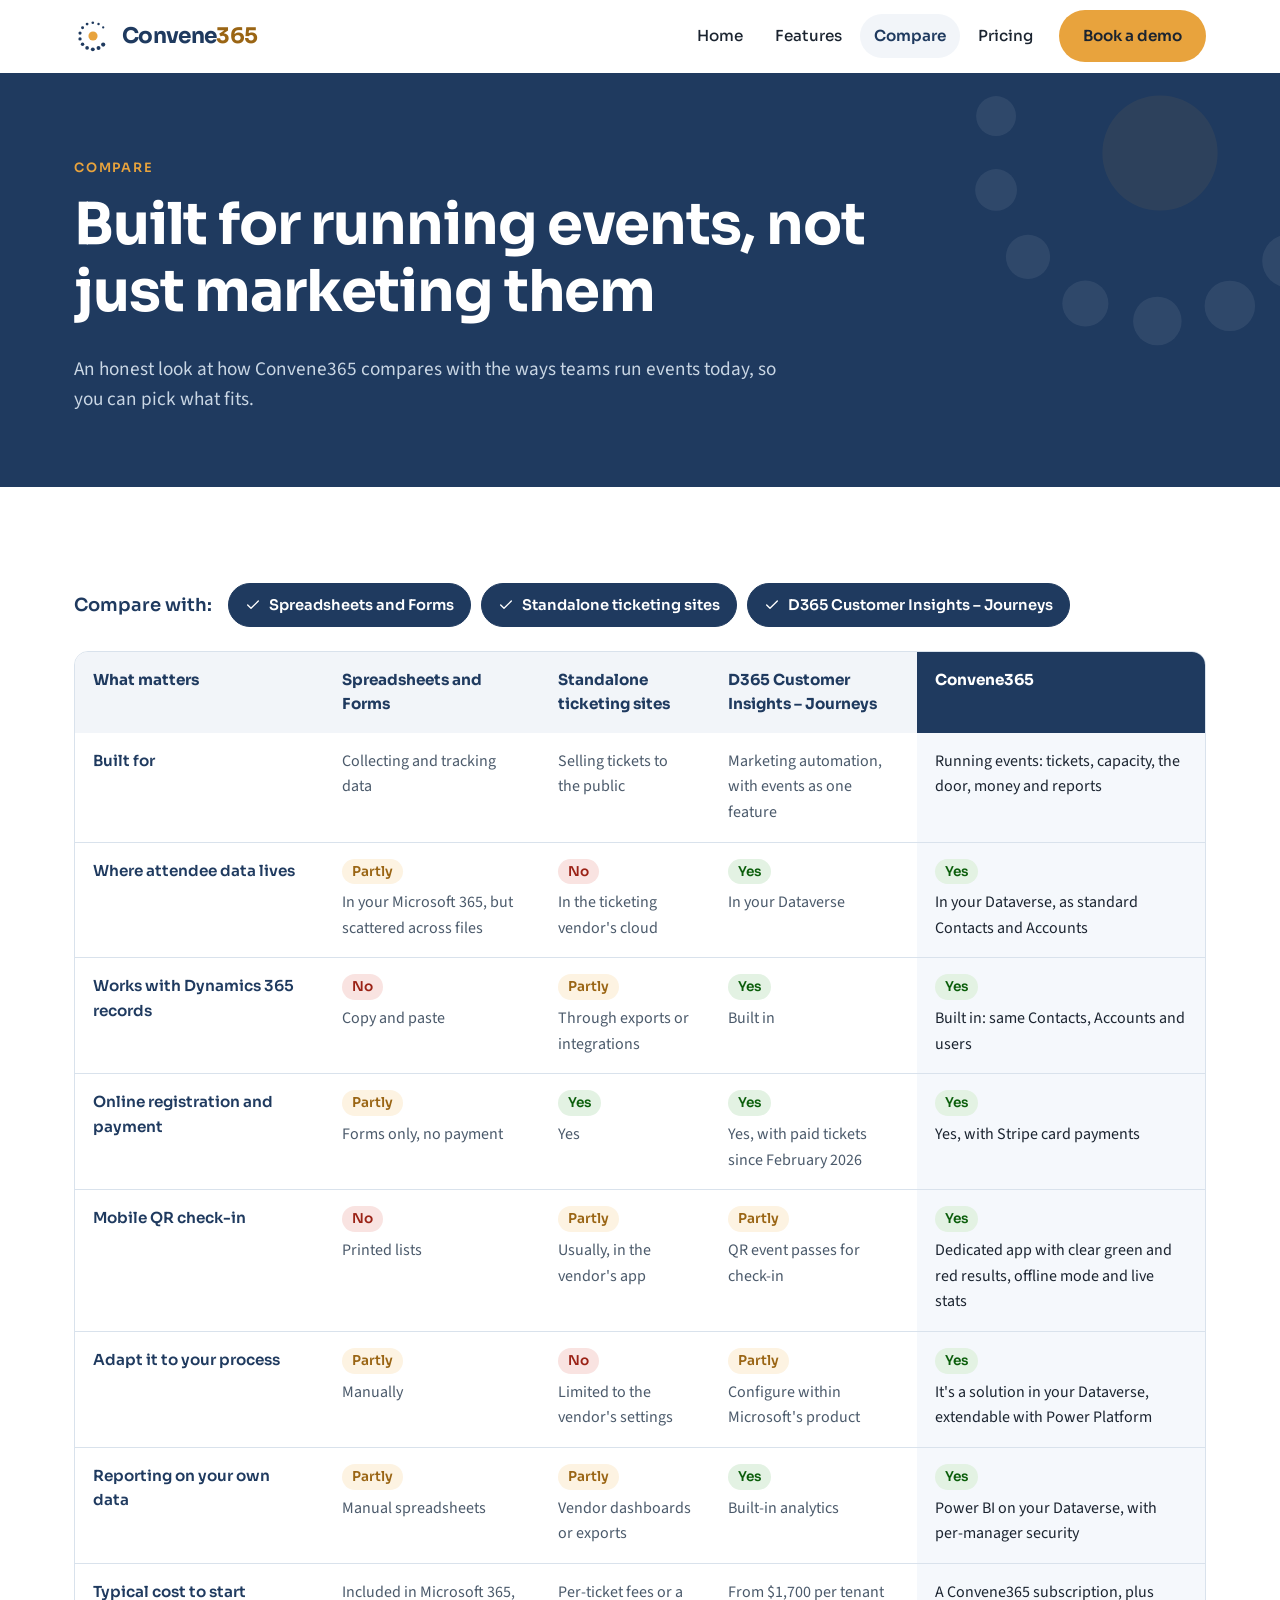
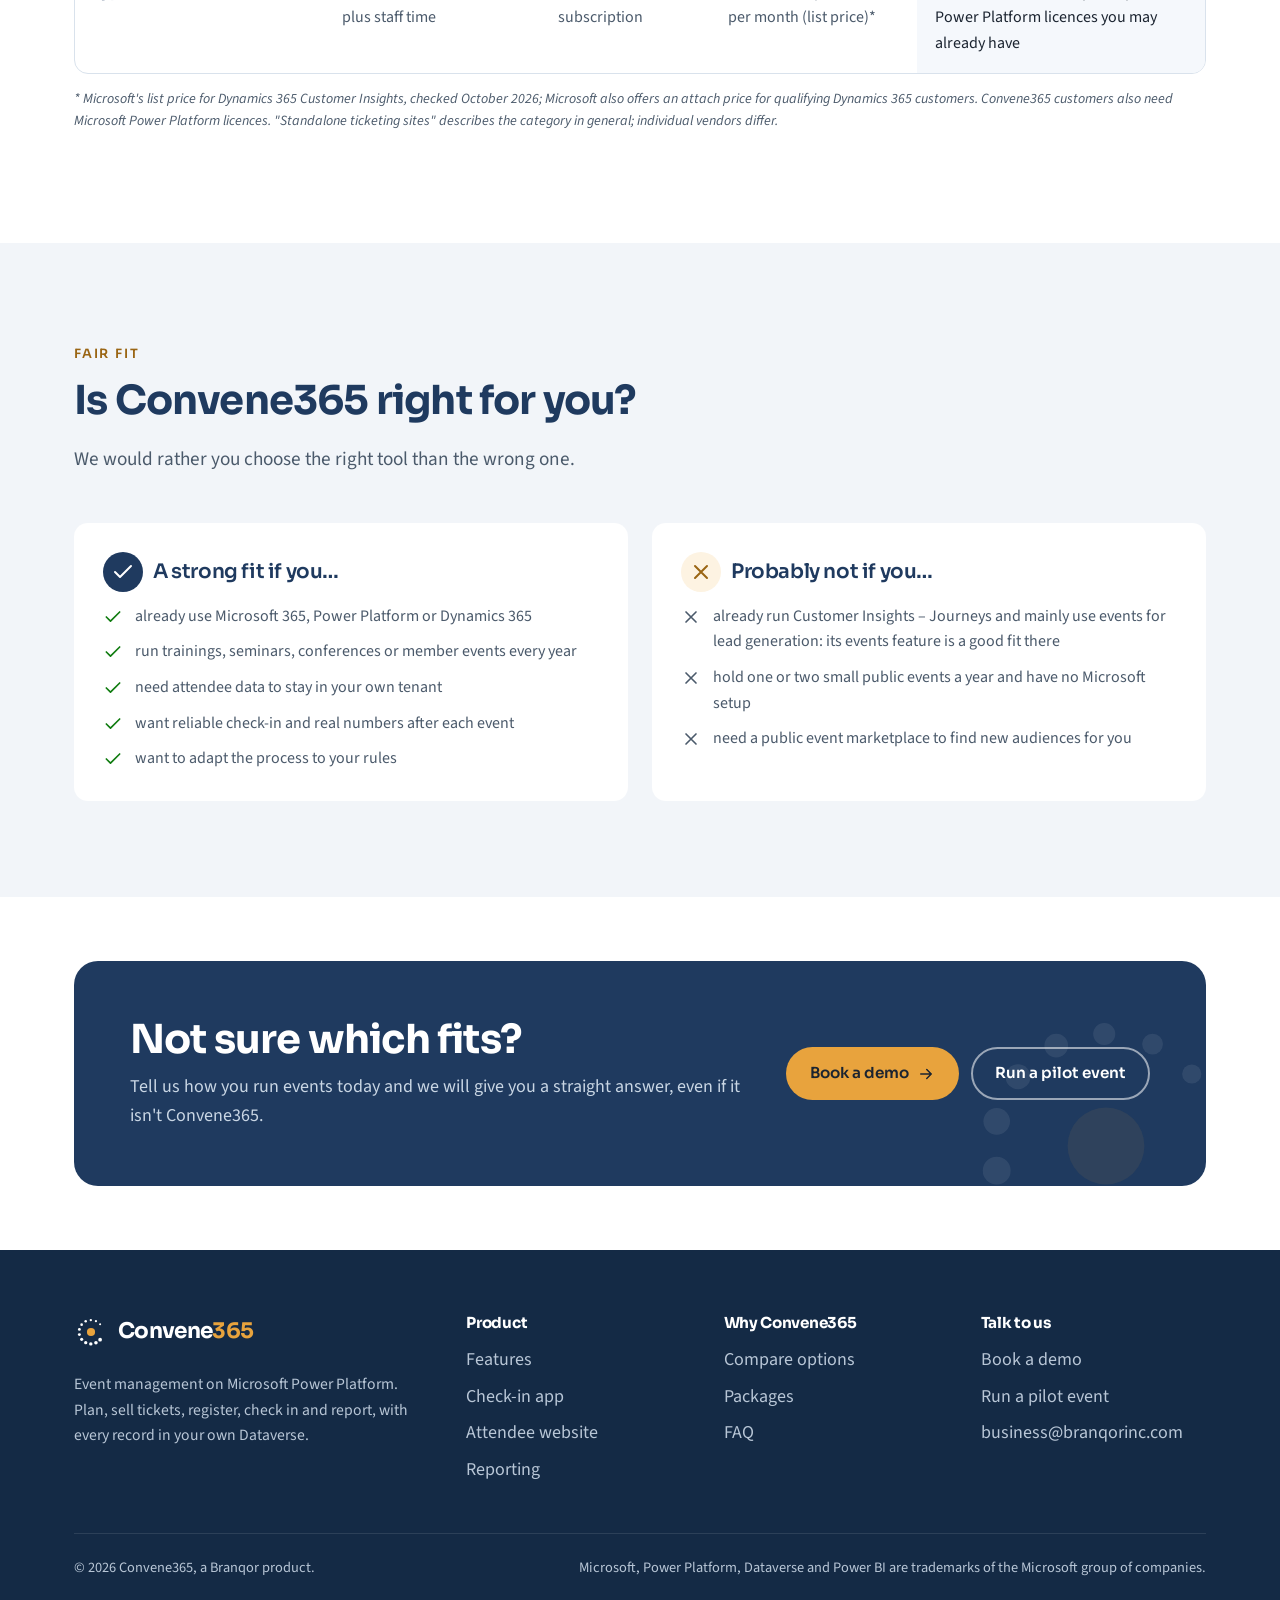
==== compare.html @ 9d681a19 "Website created" ====
<!doctype html>
<html lang="en" class="no-js">
<head>
  <meta charset="utf-8">
  <meta name="viewport" content="width=device-width, initial-scale=1">
  <title>Compare | Convene365</title>
  <meta name="description" content="How Convene365 compares with spreadsheets, standalone ticketing sites and Dynamics 365 Customer Insights – Journeys.">
  <meta name="theme-color" content="#1F3A5F">
  <meta property="og:title" content="Compare | Convene365">
  <meta property="og:description" content="How Convene365 compares with spreadsheets, standalone ticketing sites and Dynamics 365 Customer Insights – Journeys.">
  <meta property="og:type" content="website">
  <meta property="og:image" content="assets/img/screens/portal-home.webp">
  <link rel="icon" href="assets/img/favicon.svg" type="image/svg+xml">
  <link rel="preconnect" href="https://fonts.googleapis.com">
  <link rel="preconnect" href="https://fonts.gstatic.com" crossorigin>
  <link href="https://fonts.googleapis.com/css2?family=Sora:wght@500;600;700&amp;family=Source+Sans+3:ital,wght@0,400;0,600;1,400&amp;display=swap" rel="stylesheet">
  <link rel="stylesheet" href="assets/css/styles.css">
</head>
<body>
  <a class="skip-link" href="#main">Skip to content</a>

  <header class="site-header">
    <div class="container header-inner">
      <a class="brand" href="index.html" aria-label="Convene365 home">
        <img src="assets/img/logo-mark.svg" alt="" width="38" height="38">
        <span class="wordmark">Convene<span>365</span></span>
      </a>
      <button class="nav-toggle" type="button" aria-expanded="false" aria-controls="site-nav" aria-label="Open menu"><svg viewBox="0 0 24 24" fill="none" stroke="currentColor" stroke-width="2" stroke-linecap="round" stroke-linejoin="round" aria-hidden="true" focusable="false"><path d="M4 7h16M4 12h16M4 17h16"/></svg></button>
      <nav class="nav" id="site-nav" aria-label="Main">
        <a href="index.html">Home</a>
        <a href="features.html">Features</a>
        <a href="compare.html" aria-current="page">Compare</a>
        <a href="pricing.html">Pricing</a>
        <a class="btn btn-primary" href="contact.html?topic=demo">Book a demo</a>
      </nav>
    </div>
  </header>

  <main id="main">
    <section class="page-hero">
      <div class="container">
        <span class="eyebrow">Compare</span>
        <h1>Built for running events, not just marketing them</h1>
        <p class="lead">An honest look at how Convene365 compares with the ways teams run events today, so you can pick what fits.</p>
      </div>
    </section>

    <section class="section">
      <div class="container">
        <div class="compare-controls" role="group" aria-label="Choose what to compare with Convene365">
          <span class="label">Compare with:</span>
          <button class="chip" type="button" data-compare-toggle="sheets" aria-pressed="true"><svg viewBox="0 0 24 24" fill="none" stroke="currentColor" stroke-width="2" stroke-linecap="round" stroke-linejoin="round" aria-hidden="true" focusable="false"><path d="M20 6 9 17l-5-5"/></svg>Spreadsheets and Forms</button><button class="chip" type="button" data-compare-toggle="saas" aria-pressed="true"><svg viewBox="0 0 24 24" fill="none" stroke="currentColor" stroke-width="2" stroke-linecap="round" stroke-linejoin="round" aria-hidden="true" focusable="false"><path d="M20 6 9 17l-5-5"/></svg>Standalone ticketing sites</button><button class="chip" type="button" data-compare-toggle="cij" aria-pressed="true"><svg viewBox="0 0 24 24" fill="none" stroke="currentColor" stroke-width="2" stroke-linecap="round" stroke-linejoin="round" aria-hidden="true" focusable="false"><path d="M20 6 9 17l-5-5"/></svg>D365 Customer Insights – Journeys</button>
        </div>
        <p id="compare-status" class="visually-hidden" aria-live="polite"></p>
        <div class="table-wrap reveal">
          <table class="compare-table">
            <caption class="visually-hidden">Convene365 compared with spreadsheets, standalone ticketing sites and Dynamics 365 Customer Insights – Journeys</caption>
            <thead><tr><th scope="col">What matters</th><th scope="col" data-col="sheets">Spreadsheets and Forms</th><th scope="col" data-col="saas">Standalone ticketing sites</th><th scope="col" data-col="cij">D365 Customer Insights – Journeys</th><th scope="col" class="col-us">Convene365</th></tr></thead>
            <tbody>
              <tr><th scope="row">Built for</th><td data-col="sheets">Collecting and tracking data</td><td data-col="saas">Selling tickets to the public</td><td data-col="cij">Marketing automation, with events as one feature</td><td class="col-us">Running events: tickets, capacity, the door, money and reports</td></tr>
              <tr><th scope="row">Where attendee data lives</th><td data-col="sheets"><span class="verdict v-part">Partly</span><br>In your Microsoft 365, but scattered across files</td><td data-col="saas"><span class="verdict v-no">No</span><br>In the ticketing vendor's cloud</td><td data-col="cij"><span class="verdict v-yes">Yes</span><br>In your Dataverse</td><td class="col-us"><span class="verdict v-yes">Yes</span><br>In your Dataverse, as standard Contacts and Accounts</td></tr>
              <tr><th scope="row">Works with Dynamics 365 records</th><td data-col="sheets"><span class="verdict v-no">No</span><br>Copy and paste</td><td data-col="saas"><span class="verdict v-part">Partly</span><br>Through exports or integrations</td><td data-col="cij"><span class="verdict v-yes">Yes</span><br>Built in</td><td class="col-us"><span class="verdict v-yes">Yes</span><br>Built in: same Contacts, Accounts and users</td></tr>
              <tr><th scope="row">Online registration and payment</th><td data-col="sheets"><span class="verdict v-part">Partly</span><br>Forms only, no payment</td><td data-col="saas"><span class="verdict v-yes">Yes</span><br>Yes</td><td data-col="cij"><span class="verdict v-yes">Yes</span><br>Yes, with paid tickets since February 2026</td><td class="col-us"><span class="verdict v-yes">Yes</span><br>Yes, with Stripe card payments</td></tr>
              <tr><th scope="row">Mobile QR check-in</th><td data-col="sheets"><span class="verdict v-no">No</span><br>Printed lists</td><td data-col="saas"><span class="verdict v-part">Partly</span><br>Usually, in the vendor's app</td><td data-col="cij"><span class="verdict v-part">Partly</span><br>QR event passes for check-in</td><td class="col-us"><span class="verdict v-yes">Yes</span><br>Dedicated app with clear green and red results, offline mode and live stats</td></tr>
              <tr><th scope="row">Adapt it to your process</th><td data-col="sheets"><span class="verdict v-part">Partly</span><br>Manually</td><td data-col="saas"><span class="verdict v-no">No</span><br>Limited to the vendor's settings</td><td data-col="cij"><span class="verdict v-part">Partly</span><br>Configure within Microsoft's product</td><td class="col-us"><span class="verdict v-yes">Yes</span><br>It's a solution in your Dataverse, extendable with Power Platform</td></tr>
              <tr><th scope="row">Reporting on your own data</th><td data-col="sheets"><span class="verdict v-part">Partly</span><br>Manual spreadsheets</td><td data-col="saas"><span class="verdict v-part">Partly</span><br>Vendor dashboards or exports</td><td data-col="cij"><span class="verdict v-yes">Yes</span><br>Built-in analytics</td><td class="col-us"><span class="verdict v-yes">Yes</span><br>Power BI on your Dataverse, with per-manager security</td></tr>
              <tr><th scope="row">Typical cost to start</th><td data-col="sheets">Included in Microsoft 365, plus staff time</td><td data-col="saas">Per-ticket fees or a subscription</td><td data-col="cij">From $1,700 per tenant per month (list price)*</td><td class="col-us">A Convene365 subscription, plus Power Platform licences you may already have</td></tr>
            </tbody>
          </table>
        </div>
        <p class="note">* Microsoft's list price for Dynamics 365 Customer Insights, checked October 2026; Microsoft also offers an attach price for qualifying Dynamics 365 customers. Convene365 customers also need Microsoft Power Platform licences. "Standalone ticketing sites" describes the category in general; individual vendors differ.</p>
      </div>
    </section>

    <section class="section section-soft">
      <div class="container">
        <div class="section-head">
          <span class="eyebrow">Fair fit</span>
          <h2>Is Convene365 right for you?</h2>
          <p class="lead">We would rather you choose the right tool than the wrong one.</p>
        </div>
        <div class="fit">
          <div class="card reveal">
            <h3><span class="icon" style="margin:0;width:40px;height:40px"><svg viewBox="0 0 24 24" fill="none" stroke="currentColor" stroke-width="2" stroke-linecap="round" stroke-linejoin="round" aria-hidden="true" focusable="false"><path d="M20 6 9 17l-5-5"/></svg></span>A strong fit if you…</h3>
            <ul class="yes">
              <li><svg viewBox="0 0 24 24" fill="none" stroke="currentColor" stroke-width="2" stroke-linecap="round" stroke-linejoin="round" aria-hidden="true" focusable="false"><path d="M20 6 9 17l-5-5"/></svg><span>already use Microsoft 365, Power Platform or Dynamics 365</span></li>
              <li><svg viewBox="0 0 24 24" fill="none" stroke="currentColor" stroke-width="2" stroke-linecap="round" stroke-linejoin="round" aria-hidden="true" focusable="false"><path d="M20 6 9 17l-5-5"/></svg><span>run trainings, seminars, conferences or member events every year</span></li>
              <li><svg viewBox="0 0 24 24" fill="none" stroke="currentColor" stroke-width="2" stroke-linecap="round" stroke-linejoin="round" aria-hidden="true" focusable="false"><path d="M20 6 9 17l-5-5"/></svg><span>need attendee data to stay in your own tenant</span></li>
              <li><svg viewBox="0 0 24 24" fill="none" stroke="currentColor" stroke-width="2" stroke-linecap="round" stroke-linejoin="round" aria-hidden="true" focusable="false"><path d="M20 6 9 17l-5-5"/></svg><span>want reliable check-in and real numbers after each event</span></li>
              <li><svg viewBox="0 0 24 24" fill="none" stroke="currentColor" stroke-width="2" stroke-linecap="round" stroke-linejoin="round" aria-hidden="true" focusable="false"><path d="M20 6 9 17l-5-5"/></svg><span>want to adapt the process to your rules</span></li>
            </ul>
          </div>
          <div class="card reveal reveal-delay-1">
            <h3><span class="icon soft" style="margin:0;width:40px;height:40px"><svg viewBox="0 0 24 24" fill="none" stroke="currentColor" stroke-width="2" stroke-linecap="round" stroke-linejoin="round" aria-hidden="true" focusable="false"><path d="M18 6 6 18M6 6l12 12"/></svg></span>Probably not if you…</h3>
            <ul class="no">
              <li><svg viewBox="0 0 24 24" fill="none" stroke="currentColor" stroke-width="2" stroke-linecap="round" stroke-linejoin="round" aria-hidden="true" focusable="false"><path d="M18 6 6 18M6 6l12 12"/></svg><span>already run Customer Insights – Journeys and mainly use events for lead generation: its events feature is a good fit there</span></li>
              <li><svg viewBox="0 0 24 24" fill="none" stroke="currentColor" stroke-width="2" stroke-linecap="round" stroke-linejoin="round" aria-hidden="true" focusable="false"><path d="M18 6 6 18M6 6l12 12"/></svg><span>hold one or two small public events a year and have no Microsoft setup</span></li>
              <li><svg viewBox="0 0 24 24" fill="none" stroke="currentColor" stroke-width="2" stroke-linecap="round" stroke-linejoin="round" aria-hidden="true" focusable="false"><path d="M18 6 6 18M6 6l12 12"/></svg><span>need a public event marketplace to find new audiences for you</span></li>
            </ul>
          </div>
        </div>
      </div>
    </section>

    <section class="section-sm">
      <div class="container">
        <div class="cta-band reveal">
          <div>
            <h2>Not sure which fits?</h2>
            <p>Tell us how you run events today and we will give you a straight answer, even if it isn't Convene365.</p>
          </div>
          <div class="actions">
            <a class="btn btn-primary" href="contact.html?topic=demo">Book a demo <svg viewBox="0 0 24 24" fill="none" stroke="currentColor" stroke-width="2" stroke-linecap="round" stroke-linejoin="round" aria-hidden="true" focusable="false"><path d="M5 12h14M13 6l6 6-6 6"/></svg></a>
            <a class="btn btn-ghost" href="contact.html?topic=pilot">Run a pilot event</a>
          </div>
        </div>
      </div>
    </section>

  </main>

  <footer class="site-footer">
    <div class="container">
      <div class="footer-grid">
        <div>
          <a class="brand" href="index.html" aria-label="Convene365 home">
            <img src="assets/img/logo-mark-reversed.svg" alt="" width="34" height="34">
            <span class="wordmark">Convene<span>365</span></span>
          </a>
          <p>Event management on Microsoft Power Platform. Plan, sell tickets, register, check in and report, with every record in your own Dataverse.</p>
        </div>
        <div>
          <h4>Product</h4>
          <ul>
            <li><a href="features.html">Features</a></li>
            <li><a href="features.html#check-in">Check-in app</a></li>
            <li><a href="features.html#website">Attendee website</a></li>
            <li><a href="features.html#reporting">Reporting</a></li>
          </ul>
        </div>
        <div>
          <h4>Why Convene365</h4>
          <ul>
            <li><a href="compare.html">Compare options</a></li>
            <li><a href="pricing.html">Packages</a></li>
            <li><a href="pricing.html#faq">FAQ</a></li>
          </ul>
        </div>
        <div>
          <h4>Talk to us</h4>
          <ul>
            <li><a href="contact.html?topic=demo">Book a demo</a></li>
            <li><a href="contact.html?topic=pilot">Run a pilot event</a></li>
            <li><a href="contact.html" data-contact-email>Email us</a></li>
          </ul>
        </div>
      </div>
      <div class="footer-bottom">
        <span>&copy; <span data-year>2026</span> Convene365, a <a href="https://branqorinc.com" rel="noopener">Branqor</a> product.</span>
        <span>Microsoft, Power Platform, Dataverse and Power BI are trademarks of the Microsoft group of companies.</span>
      </div>
    </div>
  </footer>

  <script src="assets/js/main.js" defer></script>
</body>
</html>
---- assets/css/styles.css ----
/* Convene365 marketing site
   Brand: navy #1F3A5F, amber #E8A33D. Headings and wordmark in Sora, body in Source Sans 3. */

:root {
  --navy: #1F3A5F;
  --navy-900: #142A45;
  --navy-700: #2B4C75;
  --amber: #E8A33D;
  --amber-700: #9A6514;      /* amber dark enough for text on white */
  --amber-100: #FDF3E2;
  --steel: #2E6F95;
  --ink: #1B2430;
  --muted: #4B5A6B;
  --line: #D9E2EC;
  --soft: #F2F5F9;
  --white: #FFFFFF;
  --green: #107C10;
  --red: #C42B1C;

  --font-head: "Sora", "Segoe UI", system-ui, sans-serif;
  --font-body: "Source Sans 3", "Segoe UI", system-ui, sans-serif;

  --radius: 14px;
  --radius-sm: 8px;
  --shadow: 0 1px 2px rgba(27, 36, 48, .06), 0 8px 24px rgba(27, 36, 48, .08);
  --shadow-lg: 0 2px 4px rgba(27, 36, 48, .06), 0 24px 48px rgba(20, 42, 69, .18);
  --container: 1180px;
  --gutter: 24px;
}

*, *::before, *::after { box-sizing: border-box; }
html { scroll-behavior: smooth; -webkit-text-size-adjust: 100%; }
body {
  margin: 0;
  font-family: var(--font-body);
  font-size: 18px;
  line-height: 1.6;
  color: var(--ink);
  background: var(--white);
  overflow-x: hidden;
}
img { max-width: 100%; height: auto; display: block; }
a { color: var(--steel); }
a:hover { color: var(--navy); }
h1, h2, h3, h4 { font-family: var(--font-head); color: var(--navy); line-height: 1.15; margin: 0 0 .5em; letter-spacing: -0.02em; }
h1 { font-size: clamp(2.2rem, 4.6vw, 3.6rem); font-weight: 700; }
h2 { font-size: clamp(1.75rem, 3.2vw, 2.5rem); font-weight: 700; }
h3 { font-size: 1.25rem; font-weight: 600; }
p { margin: 0 0 1em; }
ul { margin: 0; padding: 0; }
:focus-visible { outline: 3px solid var(--amber); outline-offset: 3px; border-radius: 4px; }

.container { width: 100%; max-width: var(--container); margin: 0 auto; padding: 0 var(--gutter); }
.skip-link { position: absolute; left: -999px; top: 8px; background: var(--amber); color: var(--ink); padding: 8px 14px; border-radius: 6px; z-index: 100; font-weight: 600; }
.skip-link:focus { left: 12px; }
.visually-hidden { position: absolute !important; width: 1px; height: 1px; overflow: hidden; clip: rect(0 0 0 0); white-space: nowrap; }

/* ---------- buttons ---------- */
.btn {
  display: inline-flex; align-items: center; justify-content: center; gap: 8px;
  min-height: 48px; padding: 12px 22px; border-radius: 999px;
  font-family: var(--font-head); font-weight: 600; font-size: .95rem;
  text-decoration: none; border: 2px solid transparent; cursor: pointer;
  transition: transform .15s ease, background-color .15s ease, color .15s ease, border-color .15s ease;
}
.btn:hover { transform: translateY(-1px); }
.btn-primary { background: var(--amber); color: var(--ink); }
.btn-primary:hover { background: #F0B45A; color: var(--ink); }
.btn-dark { background: var(--navy); color: var(--white); }
.btn-dark:hover { background: var(--navy-700); color: var(--white); }
.btn-ghost { border-color: rgba(255,255,255,.55); color: var(--white); }
.btn-ghost:hover { border-color: var(--white); color: var(--white); background: rgba(255,255,255,.08); }
.btn-outline { border-color: var(--navy); color: var(--navy); }
.btn-outline:hover { background: var(--navy); color: var(--white); }
.btn svg { width: 18px; height: 18px; }

/* ---------- header ---------- */
.site-header {
  position: sticky; top: 0; z-index: 50;
  background: rgba(255,255,255,.92); backdrop-filter: saturate(160%) blur(10px);
  border-bottom: 1px solid transparent; transition: border-color .2s ease, box-shadow .2s ease;
}
.site-header.is-scrolled { border-bottom-color: var(--line); box-shadow: 0 4px 16px rgba(27,36,48,.06); }
.header-inner { display: flex; align-items: center; justify-content: space-between; gap: 16px; min-height: 72px; }
.brand { display: inline-flex; align-items: center; gap: 10px; text-decoration: none; }
.brand img { width: 38px; height: 38px; }
.wordmark { font-family: var(--font-head); font-weight: 700; font-size: 1.35rem; color: var(--navy); letter-spacing: -0.03em; }
.wordmark span { color: var(--amber-700); }
.on-dark .wordmark, .site-footer .wordmark { color: var(--white); }
.on-dark .wordmark span, .site-footer .wordmark span { color: var(--amber); }

.nav { display: flex; align-items: center; gap: 4px; }
.nav a:not(.btn) {
  font-family: var(--font-head); font-size: .95rem; font-weight: 500; color: var(--ink);
  text-decoration: none; padding: 10px 14px; border-radius: 999px;
}
.nav a:not(.btn):hover { background: var(--soft); color: var(--navy); }
.nav a:not(.btn)[aria-current="page"] { color: var(--navy); background: var(--soft); font-weight: 600; }
.nav .btn { margin-left: 8px; }
.nav-toggle {
  display: none; width: 48px; height: 48px; border-radius: 12px; border: 1px solid var(--line);
  background: var(--white); align-items: center; justify-content: center; cursor: pointer; color: var(--navy);
}
.nav-toggle svg { width: 24px; height: 24px; }

@media (max-width: 900px) {
  .nav-toggle { display: inline-flex; }
  .nav {
    position: absolute; top: 72px; left: 0; right: 0; flex-direction: column; align-items: stretch; gap: 2px;
    background: var(--white); padding: 12px var(--gutter) 20px; border-bottom: 1px solid var(--line);
    box-shadow: 0 16px 24px rgba(27,36,48,.08); display: none;
  }
  .nav.is-open { display: flex; }
  .nav a:not(.btn) { padding: 12px 14px; }
  .nav .btn { margin: 8px 0 0; }
}

/* ---------- sections ---------- */
.section { padding: 96px 0; }
.section-sm { padding: 64px 0; }
.section-soft { background: var(--soft); }
.section-dark { background: var(--navy); color: #E4EBF3; }
.section-dark h2, .section-dark h3 { color: var(--white); }
.eyebrow {
  display: inline-block; font-family: var(--font-head); font-size: .8rem; font-weight: 600;
  letter-spacing: .14em; text-transform: uppercase; color: var(--amber-700); margin-bottom: 14px;
}
.section-dark .eyebrow, .hero .eyebrow, .page-hero .eyebrow { color: var(--amber); }
.section-head { max-width: 720px; margin-bottom: 48px; }
.section-head.center { margin-left: auto; margin-right: auto; text-align: center; }
.lead { font-size: 1.2rem; color: var(--muted); }
.section-dark .lead { color: #C9D6E4; }

/* ---------- hero ---------- */
.hero {
  position: relative; overflow: hidden; background: var(--navy); color: #DCE5F0;
  padding: 88px 0 72px;
}
.hero::before {
  content: ""; position: absolute; right: -180px; top: -140px; width: 620px; height: 620px;
  background: url("../img/logo-mark-reversed.svg") center / contain no-repeat; opacity: .07; pointer-events: none;
}
.hero-grid { display: grid; grid-template-columns: minmax(0, 1.05fr) minmax(0, 1fr); gap: 56px; align-items: center; }
.hero h1 { color: var(--white); }
.hero h1 em { font-style: normal; color: var(--amber); }
.hero .lead { color: #C9D6E4; max-width: 560px; }
.hero-actions { display: flex; flex-wrap: wrap; gap: 12px; margin: 28px 0 24px; }
.hero-visual { position: relative; padding-bottom: 72px; }
.hero-visual .frame-browser { transform: perspective(1600px) rotateY(-6deg) rotateX(2deg); transform-origin: left center; }
.hero-visual .frame-phone { position: absolute; right: -8px; bottom: 24px; width: 34%; max-width: 210px; }
.hero-band { position: relative; background: var(--navy-900); padding: 22px 0; margin-top: 8px; }
.hero-band ul { list-style: none; display: flex; flex-wrap: wrap; justify-content: space-between; gap: 12px 28px; }
.hero-band li { font-family: var(--font-head); font-size: .9rem; color: #C9D6E4; display: flex; align-items: center; gap: 10px; }
.hero-band strong { color: var(--white); font-weight: 600; }

@media (max-width: 960px) {
  .hero-grid { grid-template-columns: 1fr; gap: 40px; }
  .hero { padding-bottom: 24px; }
  .hero-visual .frame-browser { transform: none; }
  .hero-visual .frame-phone { right: 4px; width: 30%; }
}

.page-hero { background: var(--navy); color: #DCE5F0; padding: 80px 0 72px; position: relative; overflow: hidden; }
.page-hero::before {
  content: ""; position: absolute; right: -120px; top: -160px; width: 480px; height: 480px;
  background: url("../img/logo-mark-reversed.svg") center / contain no-repeat; opacity: .07;
}
.page-hero h1 { color: var(--white); max-width: 820px; }
.page-hero .lead { color: #C9D6E4; max-width: 720px; margin: 0; }

/* ---------- device frames ---------- */
.frame-browser {
  border-radius: 12px; overflow: hidden; background: var(--white); box-shadow: var(--shadow-lg);
  border: 1px solid rgba(255,255,255,.12);
}
.frame-browser .bar {
  display: flex; align-items: center; gap: 7px; padding: 10px 14px; background: #E9EEF4; border-bottom: 1px solid var(--line);
}
.frame-browser .bar i { width: 10px; height: 10px; border-radius: 50%; background: #C3CCD7; display: block; }
.frame-browser .bar span {
  margin-left: 10px; flex: 1; max-width: 360px; font-size: .72rem; color: var(--muted); background: var(--white);
  border-radius: 999px; padding: 3px 12px; white-space: nowrap; overflow: hidden; text-overflow: ellipsis; font-family: var(--font-body);
}
.frame-phone {
  border-radius: 34px; background: var(--ink); padding: 10px; box-shadow: var(--shadow-lg);
}
.frame-phone img { border-radius: 26px; width: 100%; }

/* ---------- cards & grids ---------- */
.grid { display: grid; gap: 24px; }
.grid-2 { grid-template-columns: repeat(2, minmax(0, 1fr)); }
.grid-3 { grid-template-columns: repeat(3, minmax(0, 1fr)); }
.grid-4 { grid-template-columns: repeat(4, minmax(0, 1fr)); }
.grid-5 { grid-template-columns: repeat(5, minmax(0, 1fr)); }
@media (max-width: 1080px) { .grid-5 { grid-template-columns: repeat(3, minmax(0, 1fr)); } .grid-4 { grid-template-columns: repeat(2, minmax(0, 1fr)); } }
@media (max-width: 820px) { .grid-3, .grid-5 { grid-template-columns: repeat(2, minmax(0, 1fr)); } }
@media (max-width: 600px) { .grid-2, .grid-3, .grid-4, .grid-5 { grid-template-columns: 1fr; } }

.card {
  background: var(--white); border: 1px solid var(--line); border-radius: var(--radius); padding: 28px;
  transition: transform .2s ease, box-shadow .2s ease;
}
.card:hover { transform: translateY(-3px); box-shadow: var(--shadow); }
.card p { color: var(--muted); margin: 0; font-size: 1rem; }
.section-soft .card { border-color: transparent; }
.card.is-alert .icon { background: var(--red); }

.icon {
  width: 52px; height: 52px; border-radius: 50%; background: var(--navy); color: var(--white);
  display: inline-flex; align-items: center; justify-content: center; margin-bottom: 18px; flex: none;
}
.icon svg { width: 24px; height: 24px; }
.icon.amber { background: var(--amber); color: var(--ink); }
.icon.soft { background: var(--amber-100); color: var(--amber-700); }

/* lifecycle */
.lifecycle { list-style: none; display: grid; grid-template-columns: repeat(5, minmax(0, 1fr)); gap: 16px; counter-reset: step; }
.lifecycle li { position: relative; text-align: center; padding: 0 6px; }
.lifecycle li:not(:last-child)::after {
  content: ""; position: absolute; top: 34px; left: calc(50% + 44px); right: calc(-50% + 44px); height: 2px;
  background: repeating-linear-gradient(90deg, var(--amber) 0 8px, transparent 8px 14px);
}
.lifecycle .icon { width: 68px; height: 68px; }
.lifecycle .icon svg { width: 30px; height: 30px; }
.lifecycle h3 { margin-bottom: 6px; }
.lifecycle p { color: var(--muted); font-size: .98rem; margin: 0; }
.lifecycle li.is-key .icon { background: var(--amber); color: var(--ink); }
@media (max-width: 900px) {
  .lifecycle { grid-template-columns: 1fr; gap: 20px; }
  .lifecycle li { display: grid; grid-template-columns: 68px 1fr; gap: 0 18px; text-align: left; align-items: center; }
  .lifecycle li .icon { grid-row: span 2; margin: 0; }
  .lifecycle li:not(:last-child)::after { display: none; }
}

/* split feature rows */
.split { display: grid; grid-template-columns: minmax(0, 1fr) minmax(0, 1.15fr); gap: 64px; align-items: center; }
.split.reverse > :first-child { order: 2; }
.split + .split { margin-top: 112px; }
@media (max-width: 900px) { .split { grid-template-columns: 1fr; gap: 36px; } .split.reverse > :first-child { order: 0; } .split + .split { margin-top: 80px; } }
.checks { list-style: none; display: grid; gap: 12px; margin-top: 20px; }
.checks li { display: grid; grid-template-columns: 24px 1fr; gap: 12px; align-items: start; }
.checks svg { width: 22px; height: 22px; color: var(--green); margin-top: 3px; }
.section-dark .checks svg { color: var(--amber); }

.phones { display: grid; grid-template-columns: repeat(3, minmax(0, 1fr)); gap: 18px; align-items: end; }
.phones figure { margin: 0; }
.phones figure:nth-child(2) { transform: translateY(-24px); }
.phones figcaption { text-align: center; font-size: .9rem; color: var(--muted); margin-top: 12px; font-family: var(--font-head); }
@media (max-width: 600px) { .phones { grid-template-columns: repeat(3, minmax(0, 1fr)); gap: 10px; } .phones .frame-phone { padding: 6px; border-radius: 22px; } .phones .frame-phone img { border-radius: 17px; } }

/* stat proof */
.proof { display: grid; grid-template-columns: auto auto auto minmax(0, 1fr); gap: 28px; align-items: center; }
.stat-box { border-radius: var(--radius); padding: 28px 34px; text-align: center; min-width: 200px; }
.stat-box .num { font-family: var(--font-head); font-size: 4.5rem; font-weight: 700; line-height: 1; display: block; }
.stat-box .lbl { font-size: 1rem; display: block; margin-top: 10px; max-width: 180px; margin-left: auto; margin-right: auto; }
.stat-in { background: rgba(255,255,255,.08); color: var(--white); }
.stat-out { background: var(--green); color: var(--white); }
.proof-arrow { color: var(--amber); }
.proof-arrow svg { width: 44px; height: 44px; }
@media (max-width: 960px) { .proof { grid-template-columns: 1fr; text-align: center; } .proof-arrow { transform: rotate(90deg); justify-self: center; } .stat-box { justify-self: center; } }

/* KPI tiles */
.kpis { display: grid; grid-template-columns: repeat(3, minmax(0, 1fr)); gap: 16px; }
.kpi { background: var(--white); border-radius: var(--radius); padding: 22px; border: 1px solid var(--line); }
.kpi .num { font-family: var(--font-head); font-size: 2rem; font-weight: 700; color: var(--navy); display: block; line-height: 1.1; }
.kpi .lbl { color: var(--muted); font-size: .95rem; }
.kpi.is-key { background: var(--navy); border-color: var(--navy); }
.kpi.is-key .num { color: var(--amber); }
.kpi.is-key .lbl { color: #C9D6E4; }
.note { font-size: .88rem; color: var(--muted); font-style: italic; margin-top: 14px; }
.section-dark .note { color: #A9B9CB; }
@media (max-width: 600px) { .kpis { grid-template-columns: repeat(2, minmax(0, 1fr)); } }

/* CTA band */
.cta-band { background: var(--navy); border-radius: 24px; padding: 56px; display: grid; grid-template-columns: minmax(0, 1fr) auto; gap: 32px; align-items: center; position: relative; overflow: hidden; }
.cta-band::after { content: ""; position: absolute; right: -60px; bottom: -120px; width: 320px; height: 320px; background: url("../img/logo-mark-reversed.svg") center / contain no-repeat; opacity: .08; }
.cta-band h2 { color: var(--white); margin-bottom: 10px; }
.cta-band p { color: #C9D6E4; margin: 0; max-width: 620px; }
.cta-band .actions { display: flex; flex-wrap: wrap; gap: 12px; position: relative; z-index: 1; }
@media (max-width: 820px) { .cta-band { grid-template-columns: 1fr; padding: 36px 24px; } }

/* ---------- compare ---------- */
.compare-controls { display: flex; flex-wrap: wrap; gap: 10px; align-items: center; margin-bottom: 24px; }
.compare-controls .label { font-family: var(--font-head); font-weight: 600; color: var(--navy); margin-right: 6px; }
.chip {
  display: inline-flex; align-items: center; gap: 8px; min-height: 44px; padding: 8px 16px; border-radius: 999px;
  border: 1.5px solid var(--line); background: var(--white); color: var(--ink); font: 600 .92rem var(--font-head); cursor: pointer;
}
.chip[aria-pressed="true"] { border-color: var(--navy); background: var(--navy); color: var(--white); }
.chip svg { width: 16px; height: 16px; }
.table-wrap { overflow-x: auto; border-radius: var(--radius); border: 1px solid var(--line); background: var(--white); }
.compare-table { width: 100%; border-collapse: collapse; min-width: 720px; font-size: 1rem; }
.compare-table th, .compare-table td { padding: 16px 18px; text-align: left; vertical-align: top; border-bottom: 1px solid var(--line); }
.compare-table thead th { font-family: var(--font-head); font-size: .95rem; color: var(--navy); background: var(--soft); position: sticky; top: 0; }
.compare-table tbody th { font-family: var(--font-head); font-size: .95rem; font-weight: 600; color: var(--navy); width: 22%; }
.compare-table td { color: var(--muted); }
.compare-table .col-us { background: #F5F8FC; color: var(--ink); }
.compare-table thead .col-us { background: var(--navy); color: var(--white); }
.compare-table tr:last-child th, .compare-table tr:last-child td { border-bottom: 0; }
.compare-table [hidden] { display: none; }
.verdict { display: inline-flex; align-items: center; gap: 6px; font-weight: 600; font-size: .85rem; padding: 2px 10px; border-radius: 999px; margin-bottom: 6px; font-family: var(--font-head); }
.v-yes { background: #E3F2E3; color: #0B5E0B; }
.v-part { background: var(--amber-100); color: var(--amber-700); }
.v-no { background: #F9E3E1; color: #9B2216; }

.fit { display: grid; grid-template-columns: repeat(2, minmax(0, 1fr)); gap: 24px; }
.fit .card h3 { display: flex; align-items: center; gap: 10px; }
.fit ul { list-style: none; display: grid; gap: 10px; margin-top: 12px; }
.fit li { display: grid; grid-template-columns: 22px 1fr; gap: 10px; color: var(--muted); font-size: 1rem; }
.fit li svg { width: 20px; height: 20px; margin-top: 3px; }
.fit .yes svg { color: var(--green); }
.fit .no svg { color: var(--muted); }
@media (max-width: 760px) { .fit { grid-template-columns: 1fr; } }

/* ---------- pricing ---------- */
.plans { display: grid; grid-template-columns: repeat(3, minmax(0, 1fr)); gap: 24px; align-items: stretch; }
.plan { border: 1px solid var(--line); border-radius: 20px; padding: 32px; display: flex; flex-direction: column; background: var(--white); }
.plan h3 { font-size: 1.5rem; margin-bottom: 4px; }
.plan .for { color: var(--muted); margin-bottom: 22px; font-size: 1rem; }
.plan ul { list-style: none; display: grid; gap: 10px; margin-bottom: 28px; }
.plan li { display: grid; grid-template-columns: 22px 1fr; gap: 10px; font-size: 1rem; }
.plan li svg { width: 20px; height: 20px; color: var(--green); margin-top: 3px; }
.plan .price { font-family: var(--font-head); font-weight: 700; color: var(--navy); font-size: 1.15rem; margin-top: auto; margin-bottom: 16px; }
.plan.featured { background: var(--navy); border-color: var(--navy); color: #DCE5F0; box-shadow: var(--shadow-lg); position: relative; }
.plan.featured h3, .plan.featured .price { color: var(--white); }
.plan.featured .for { color: #C9D6E4; }
.plan.featured li svg { color: var(--amber); }
.plan .badge { position: absolute; top: -13px; left: 32px; background: var(--amber); color: var(--ink); font: 600 .78rem var(--font-head); padding: 4px 12px; border-radius: 999px; letter-spacing: .04em; }
@media (max-width: 900px) { .plans { grid-template-columns: 1fr; max-width: 520px; margin: 0 auto; } }

.faq { max-width: 820px; margin: 0 auto; display: grid; gap: 12px; }
.faq details { background: var(--white); border-radius: var(--radius); border: 1px solid var(--line); padding: 0 24px; }
.faq summary { cursor: pointer; list-style: none; font-family: var(--font-head); font-weight: 600; color: var(--navy); padding: 20px 32px 20px 0; position: relative; }
.faq summary::-webkit-details-marker { display: none; }
.faq summary::after { content: "+"; position: absolute; right: 0; top: 16px; font-size: 1.5rem; color: var(--amber-700); }
.faq details[open] summary::after { content: "\2212"; }
.faq details p { color: var(--muted); padding-bottom: 20px; margin: 0; }

/* ---------- contact ---------- */
.contact-grid { display: grid; grid-template-columns: minmax(0, 1.2fr) minmax(0, .8fr); gap: 48px; align-items: start; }
@media (max-width: 900px) { .contact-grid { grid-template-columns: 1fr; } }
.form { background: var(--white); border: 1px solid var(--line); border-radius: 20px; padding: 36px; box-shadow: var(--shadow); }
.form-row { display: grid; grid-template-columns: repeat(2, minmax(0, 1fr)); gap: 18px; }
@media (max-width: 600px) { .form-row { grid-template-columns: 1fr; } .form { padding: 24px; } }
.field { display: flex; flex-direction: column; gap: 6px; margin-bottom: 18px; }
.field label { font-family: var(--font-head); font-weight: 600; font-size: .9rem; color: var(--navy); }
.field .opt { font-weight: 400; color: var(--muted); }
.field input, .field select, .field textarea {
  font: inherit; font-size: 1rem; color: var(--ink); border: 1.5px solid var(--line); border-radius: 10px;
  padding: 12px 14px; min-height: 48px; background: var(--white); width: 100%;
}
.field textarea { min-height: 140px; resize: vertical; }
.field input:focus, .field select:focus, .field textarea:focus { border-color: var(--navy); outline: 3px solid rgba(232,163,61,.45); outline-offset: 0; }
.field .error { color: var(--red); font-size: .88rem; min-height: 1.2em; }
.field.has-error input, .field.has-error select, .field.has-error textarea { border-color: var(--red); }
.form .hint { font-size: .9rem; color: var(--muted); margin: 14px 0 0; }
.form-status { margin-top: 16px; padding: 14px 16px; border-radius: 10px; background: #E3F2E3; color: #0B5E0B; font-size: .98rem; }
.form-status[hidden] { display: none; }
.aside-card { background: var(--soft); border-radius: 20px; padding: 32px; }
.aside-card h3 { margin-bottom: 12px; }
.aside-card ol { padding-left: 1.2em; display: grid; gap: 10px; color: var(--muted); margin: 0 0 24px; }
.mail-link { display: inline-flex; align-items: center; gap: 10px; font-family: var(--font-head); font-weight: 600; font-size: 1.05rem; text-decoration: none; color: var(--navy); word-break: break-all; }
.mail-link svg { width: 22px; height: 22px; color: var(--amber-700); flex: none; }
.copy-btn { margin-top: 12px; }

/* ---------- footer ---------- */
.site-footer { background: var(--navy-900); color: #B8C6D6; padding: 64px 0 28px; margin-top: 0; }
.footer-grid { display: grid; grid-template-columns: minmax(0, 1.6fr) repeat(3, minmax(0, 1fr)); gap: 32px; }
@media (max-width: 820px) { .footer-grid { grid-template-columns: repeat(2, minmax(0, 1fr)); } .footer-grid > :first-child { grid-column: 1 / -1; } }
.site-footer h4 { color: var(--white); font-size: .95rem; margin-bottom: 14px; }
.site-footer ul { list-style: none; display: grid; gap: 8px; }
.site-footer a { color: #B8C6D6; text-decoration: none; }
.site-footer a:hover { color: var(--white); text-decoration: underline; }
.site-footer .brand img { width: 34px; height: 34px; }
.site-footer p { font-size: .98rem; margin-top: 14px; max-width: 360px; }
.footer-bottom { border-top: 1px solid rgba(255,255,255,.1); margin-top: 48px; padding-top: 22px; display: flex; flex-wrap: wrap; justify-content: space-between; gap: 12px; font-size: .9rem; }

/* ---------- motion ---------- */
.reveal { opacity: 0; transform: translateY(18px); transition: opacity .6s ease, transform .6s ease; }
.reveal.is-visible { opacity: 1; transform: none; }
.reveal-delay-1 { transition-delay: .08s; } .reveal-delay-2 { transition-delay: .16s; } .reveal-delay-3 { transition-delay: .24s; } .reveal-delay-4 { transition-delay: .32s; }
@media (prefers-reduced-motion: reduce) {
  html { scroll-behavior: auto; }
  .reveal { opacity: 1; transform: none; transition: none; }
  .btn, .card { transition: none; }
  .btn:hover, .card:hover { transform: none; }
}
.no-js .reveal { opacity: 1; transform: none; }

/* ---------- Power BI report gallery (features.html) ---------- */
.report-gallery { margin-top: 8px; }
.tabs { display: flex; flex-wrap: wrap; gap: 8px; margin-bottom: 20px; }
.tab {
  min-height: 44px; padding: 10px 18px; border-radius: 999px; border: 1.5px solid var(--line);
  background: var(--white); color: var(--ink); font: 600 .92rem var(--font-head); cursor: pointer;
  transition: background-color .15s ease, color .15s ease, border-color .15s ease;
}
.tab:hover { border-color: var(--navy); color: var(--navy); }
.tab[aria-selected="true"] { background: var(--navy); border-color: var(--navy); color: var(--white); }
.tab-panel[hidden] { display: none; }
.tab-panel .frame-browser { border-color: var(--line); }
.tab-caption { margin: 16px 0 0; color: var(--muted); font-size: 1rem; max-width: 760px; }
.checks-row { grid-template-columns: repeat(3, minmax(0, 1fr)); margin-top: 36px; }
@media (max-width: 820px) { .checks-row { grid-template-columns: 1fr; } }
@media (max-width: 600px) { .tabs { display: grid; grid-template-columns: repeat(2, minmax(0, 1fr)); } .tab { padding: 10px 12px; font-size: .85rem; } }

/* ---------- pricing: annual billing ---------- */
.plan .price { display: flex; flex-wrap: wrap; align-items: baseline; gap: 4px 8px; font-size: 1.9rem; letter-spacing: -0.02em; }
.plan .price .per { font-size: 1rem; font-weight: 500; color: var(--muted); letter-spacing: 0; }
.plan .price small { flex-basis: 100%; font-family: var(--font-body); font-size: .92rem; font-weight: 400; color: var(--muted); letter-spacing: 0; }
.plan.featured .price .per, .plan.featured .price small { color: #C9D6E4; }
.price-note { text-align: center; margin-top: 28px; }
h3 .from { display: block; font-family: var(--font-body); font-size: .95rem; font-weight: 600; color: var(--amber-700); margin-top: 4px; letter-spacing: 0; }
.billing-steps .card { position: relative; }
.step-num {
  position: absolute; top: 22px; right: 22px; width: 32px; height: 32px; border-radius: 50%;
  background: var(--navy); color: var(--white); font: 700 .9rem var(--font-head);
  display: inline-flex; align-items: center; justify-content: center;
}
.included { margin-top: 40px; background: var(--soft); border-radius: var(--radius); padding: 28px 32px; }
.included h3 { margin-bottom: 0; }
.included .checks-row { margin-top: 16px; }
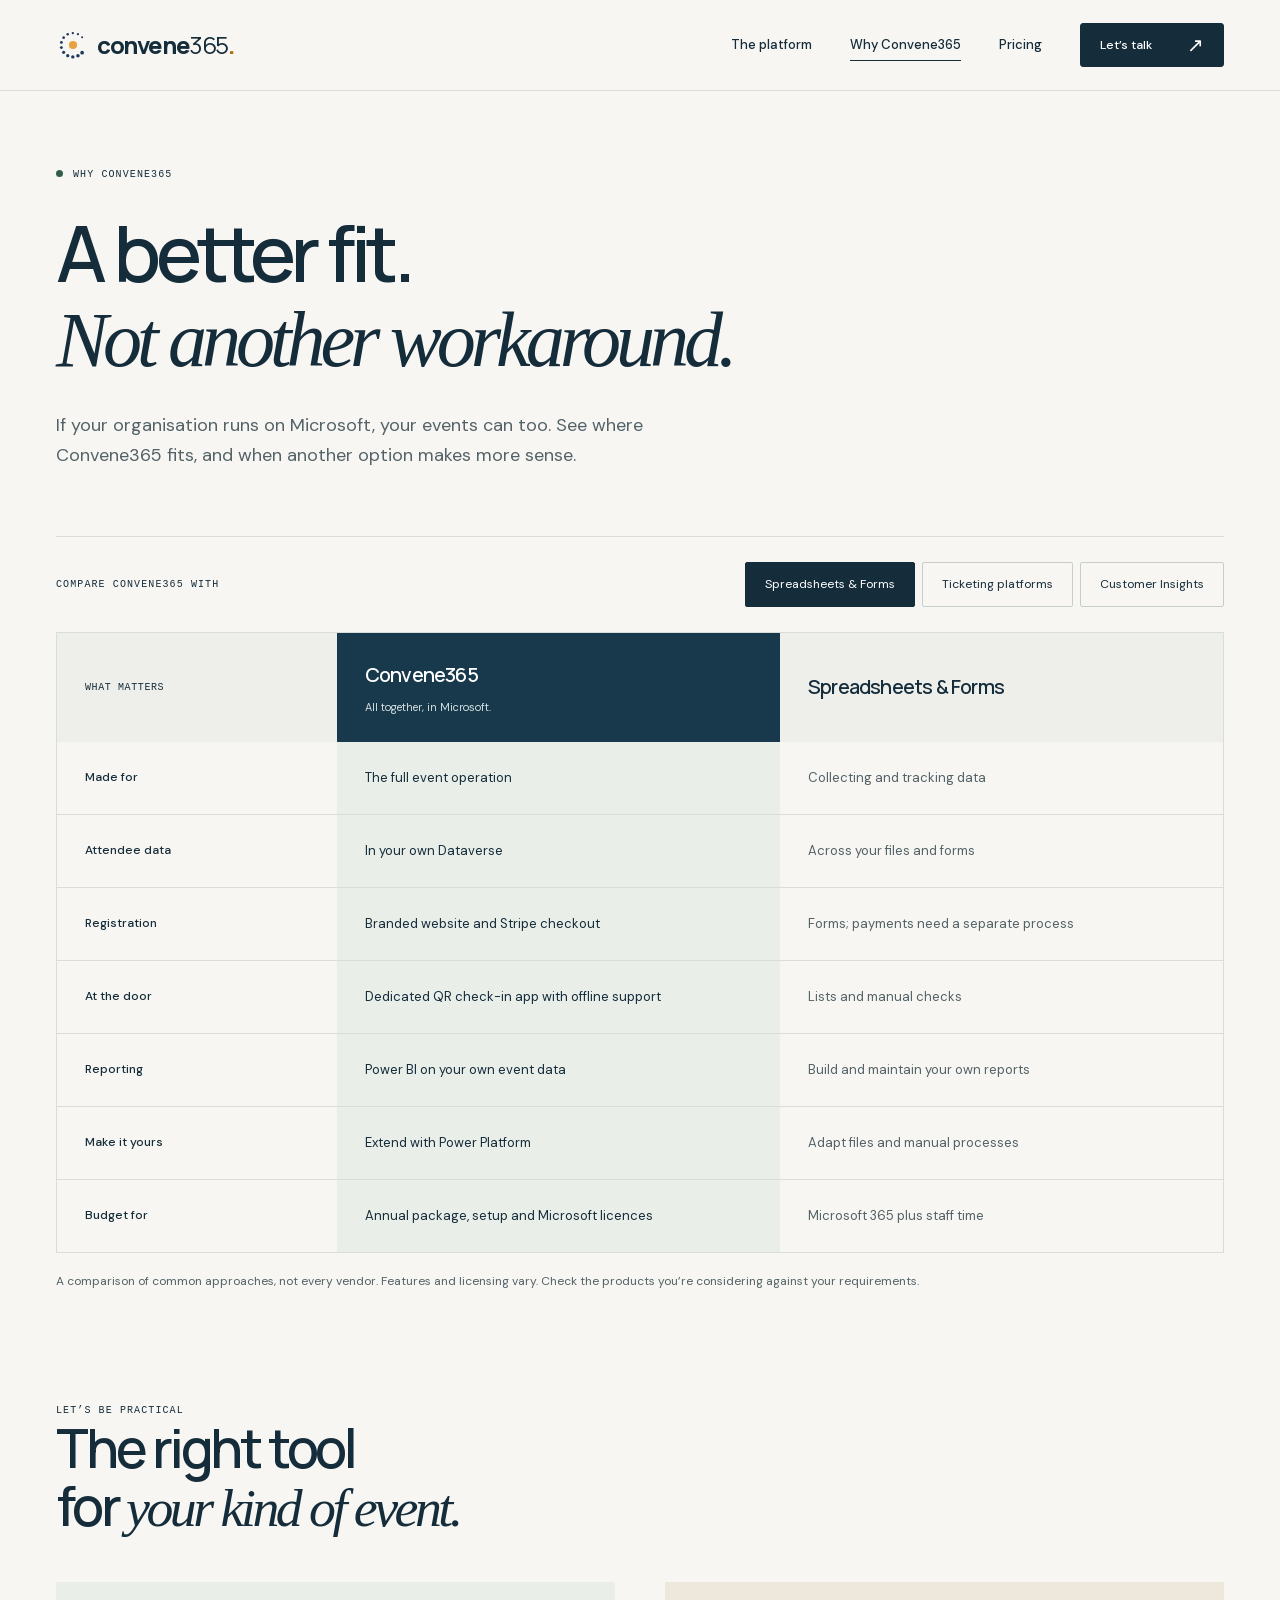
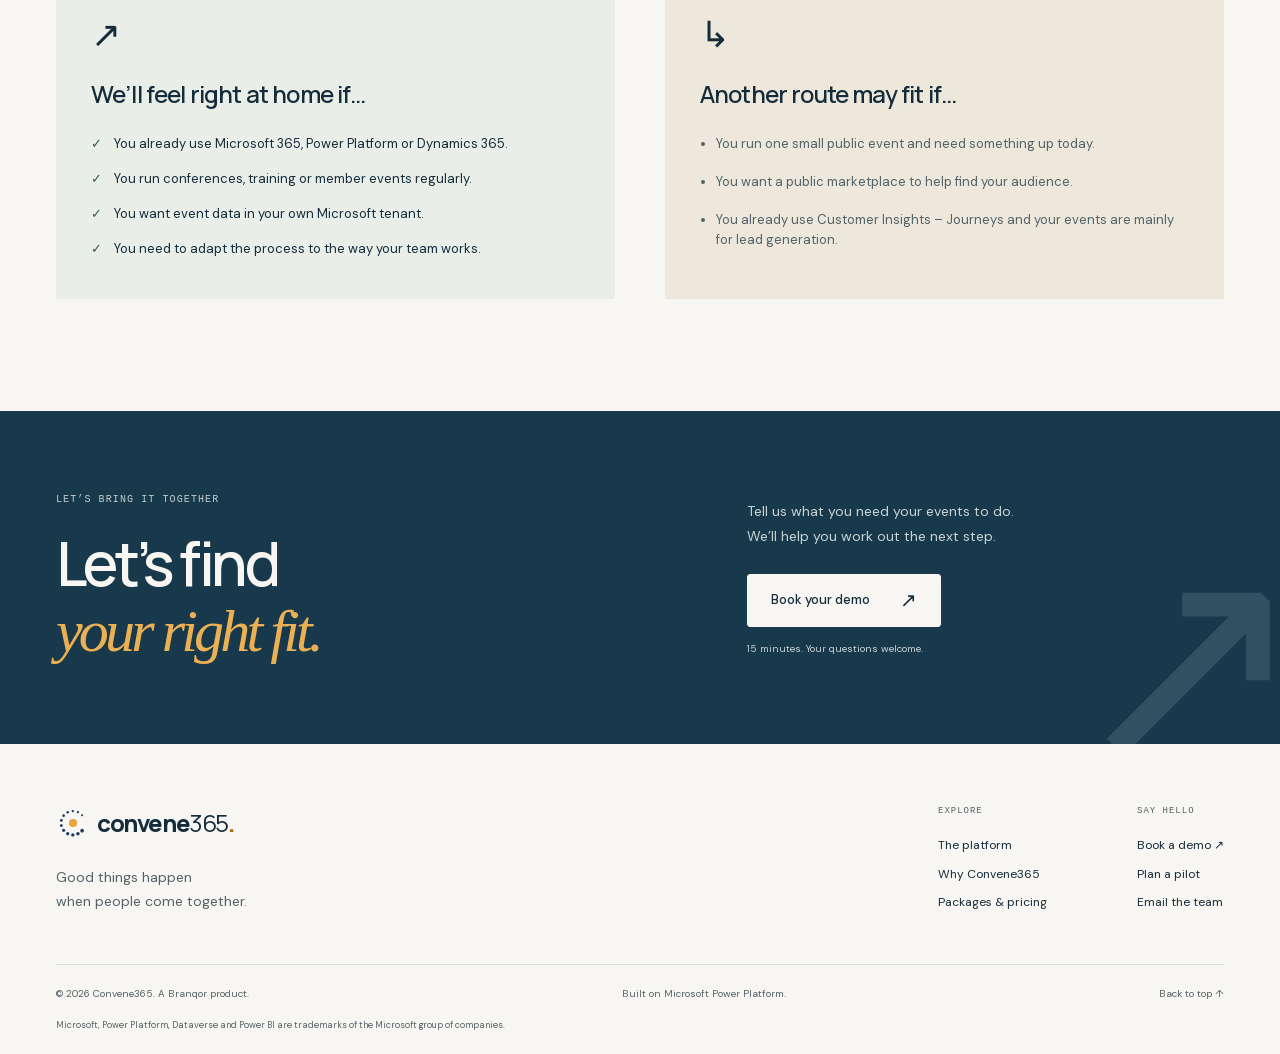
==== commit 970d584a: "Refactor pricing page layout and content for improved clarity and user experience; update package de" ====
--- a/compare.html
+++ b/compare.html
@@ -1,167 +1,296 @@
 <!doctype html>
-<html lang="en" class="no-js">
-<head>
-  <meta charset="utf-8">
-  <meta name="viewport" content="width=device-width, initial-scale=1">
-  <title>Compare | Convene365</title>
-  <meta name="description" content="How Convene365 compares with spreadsheets, standalone ticketing sites and Dynamics 365 Customer Insights – Journeys.">
-  <meta name="theme-color" content="#1F3A5F">
-  <meta property="og:title" content="Compare | Convene365">
-  <meta property="og:description" content="How Convene365 compares with spreadsheets, standalone ticketing sites and Dynamics 365 Customer Insights – Journeys.">
-  <meta property="og:type" content="website">
-  <meta property="og:image" content="assets/img/screens/portal-home.webp">
-  <link rel="icon" href="assets/img/favicon.svg" type="image/svg+xml">
-  <link rel="preconnect" href="https://fonts.googleapis.com">
-  <link rel="preconnect" href="https://fonts.gstatic.com" crossorigin>
-  <link href="https://fonts.googleapis.com/css2?family=Sora:wght@500;600;700&amp;family=Source+Sans+3:ital,wght@0,400;0,600;1,400&amp;display=swap" rel="stylesheet">
-  <link rel="stylesheet" href="assets/css/styles.css">
-</head>
-<body>
-  <a class="skip-link" href="#main">Skip to content</a>
-
-  <header class="site-header">
-    <div class="container header-inner">
-      <a class="brand" href="index.html" aria-label="Convene365 home">
-        <img src="assets/img/logo-mark.svg" alt="" width="38" height="38">
-        <span class="wordmark">Convene<span>365</span></span>
-      </a>
-      <button class="nav-toggle" type="button" aria-expanded="false" aria-controls="site-nav" aria-label="Open menu"><svg viewBox="0 0 24 24" fill="none" stroke="currentColor" stroke-width="2" stroke-linecap="round" stroke-linejoin="round" aria-hidden="true" focusable="false"><path d="M4 7h16M4 12h16M4 17h16"/></svg></button>
-      <nav class="nav" id="site-nav" aria-label="Main">
-        <a href="index.html">Home</a>
-        <a href="features.html">Features</a>
-        <a href="compare.html" aria-current="page">Compare</a>
-        <a href="pricing.html">Pricing</a>
-        <a class="btn btn-primary" href="contact.html?topic=demo">Book a demo</a>
-      </nav>
-    </div>
-  </header>
-
-  <main id="main">
-    <section class="page-hero">
-      <div class="container">
-        <span class="eyebrow">Compare</span>
-        <h1>Built for running events, not just marketing them</h1>
-        <p class="lead">An honest look at how Convene365 compares with the ways teams run events today, so you can pick what fits.</p>
+<html lang="en" class="no-js" id="top">
+  <head>
+    <meta charset="utf-8" />
+    <meta name="viewport" content="width=device-width, initial-scale=1" />
+    <title>Find your right fit | Convene365</title>
+    <meta
+      name="description"
+      content="Compare Convene365 with spreadsheets, ticketing platforms and Dynamics 365 Customer Insights. Find the right approach for your event team."
+    />
+    <meta name="theme-color" content="#f7f6f2" />
+    <meta property="og:title" content="Find your right fit | Convene365" />
+    <meta
+      property="og:description"
+      content="Compare Convene365 with spreadsheets, ticketing platforms and Dynamics 365 Customer Insights. Find the right approach for your event team."
+    />
+    <meta property="og:type" content="website" />
+    <link rel="icon" href="assets/img/favicon.svg" type="image/svg+xml" />
+    <link
+      rel="preload"
+      href="assets/fonts/manrope-latin.woff2"
+      as="font"
+      type="font/woff2"
+      crossorigin
+    />
+    <link rel="stylesheet" href="assets/css/styles.css" />
+    <script src="assets/js/main.js" defer></script>
+  </head>
+  <body>
+    <a class="skip-link" href="#main">Skip to content</a>
+    <header class="site-header">
+      <div class="container header-inner">
+        <a class="brand" href="index.html" aria-label="Convene365 home"
+          ><img
+            src="assets/img/logo-mark.svg"
+            width="36"
+            height="36"
+            alt=""
+          /><span
+            >convene<span class="brand-number">365</span
+            ><span class="brand-dot">.</span></span
+          ></a
+        ><button
+          class="menu-toggle"
+          type="button"
+          aria-expanded="false"
+          aria-controls="site-nav"
+          aria-label="Open menu"
+        >
+          <span></span><span></span>
+        </button>
+        <nav id="site-nav" class="navigation" aria-label="Main navigation">
+          <a href="features.html">The platform</a
+          ><a href="compare.html" aria-current="page">Why Convene365</a
+          ><a href="pricing.html">Pricing</a
+          ><a class="button button-small" href="contact.html?topic=demo"
+            >Let’s talk<span aria-hidden="true">↗</span></a
+          >
+        </nav>
       </div>
-    </section>
-
-    <section class="section">
-      <div class="container">
-        <div class="compare-controls" role="group" aria-label="Choose what to compare with Convene365">
-          <span class="label">Compare with:</span>
-          <button class="chip" type="button" data-compare-toggle="sheets" aria-pressed="true"><svg viewBox="0 0 24 24" fill="none" stroke="currentColor" stroke-width="2" stroke-linecap="round" stroke-linejoin="round" aria-hidden="true" focusable="false"><path d="M20 6 9 17l-5-5"/></svg>Spreadsheets and Forms</button><button class="chip" type="button" data-compare-toggle="saas" aria-pressed="true"><svg viewBox="0 0 24 24" fill="none" stroke="currentColor" stroke-width="2" stroke-linecap="round" stroke-linejoin="round" aria-hidden="true" focusable="false"><path d="M20 6 9 17l-5-5"/></svg>Standalone ticketing sites</button><button class="chip" type="button" data-compare-toggle="cij" aria-pressed="true"><svg viewBox="0 0 24 24" fill="none" stroke="currentColor" stroke-width="2" stroke-linecap="round" stroke-linejoin="round" aria-hidden="true" focusable="false"><path d="M20 6 9 17l-5-5"/></svg>D365 Customer Insights – Journeys</button>
-        </div>
-        <p id="compare-status" class="visually-hidden" aria-live="polite"></p>
-        <div class="table-wrap reveal">
+    </header>
+    <main id="main">
+      <section class="page-intro container">
+        <span class="eyebrow"
+          ><span class="status-dot"></span>Why Convene365</span
+        >
+        <h1>A better fit.<br /><em>Not another workaround.</em></h1>
+        <p class="lead">
+          If your organisation runs on Microsoft, your events can too. See where
+          Convene365 fits, and when another option makes more sense.
+        </p>
+      </section>
+      <section class="container compare-section">
+        <div class="compare-toolbar">
+          <span class="eyebrow">Compare Convene365 with</span>
+          <div
+            class="compare-options"
+            role="group"
+            aria-label="Choose an alternative"
+          >
+            <button type="button" data-compare="sheets" aria-pressed="true">
+              Spreadsheets &amp; Forms</button
+            ><button type="button" data-compare="saas" aria-pressed="false">
+              Ticketing platforms</button
+            ><button type="button" data-compare="cij" aria-pressed="false">
+              Customer Insights
+            </button>
+          </div>
+        </div>
+        <p class="visually-hidden" id="compare-status" role="status"></p>
+        <div
+          class="table-wrap"
+          tabindex="0"
+          role="region"
+          aria-label="Event platform comparison"
+        >
           <table class="compare-table">
-            <caption class="visually-hidden">Convene365 compared with spreadsheets, standalone ticketing sites and Dynamics 365 Customer Insights – Journeys</caption>
-            <thead><tr><th scope="col">What matters</th><th scope="col" data-col="sheets">Spreadsheets and Forms</th><th scope="col" data-col="saas">Standalone ticketing sites</th><th scope="col" data-col="cij">D365 Customer Insights – Journeys</th><th scope="col" class="col-us">Convene365</th></tr></thead>
+            <caption class="visually-hidden">
+              Convene365 compared with alternative ways to run events
+            </caption>
+            <thead>
+              <tr>
+                <th scope="col">What matters</th>
+                <th scope="col" class="our-column">
+                  Convene365<span>All together, in Microsoft.</span>
+                </th>
+                <th scope="col" data-col="sheets">Spreadsheets &amp; Forms</th>
+                <th scope="col" data-col="saas">Ticketing platforms</th>
+                <th scope="col" data-col="cij">Customer Insights – Journeys</th>
+              </tr>
+            </thead>
             <tbody>
-              <tr><th scope="row">Built for</th><td data-col="sheets">Collecting and tracking data</td><td data-col="saas">Selling tickets to the public</td><td data-col="cij">Marketing automation, with events as one feature</td><td class="col-us">Running events: tickets, capacity, the door, money and reports</td></tr>
-              <tr><th scope="row">Where attendee data lives</th><td data-col="sheets"><span class="verdict v-part">Partly</span><br>In your Microsoft 365, but scattered across files</td><td data-col="saas"><span class="verdict v-no">No</span><br>In the ticketing vendor's cloud</td><td data-col="cij"><span class="verdict v-yes">Yes</span><br>In your Dataverse</td><td class="col-us"><span class="verdict v-yes">Yes</span><br>In your Dataverse, as standard Contacts and Accounts</td></tr>
-              <tr><th scope="row">Works with Dynamics 365 records</th><td data-col="sheets"><span class="verdict v-no">No</span><br>Copy and paste</td><td data-col="saas"><span class="verdict v-part">Partly</span><br>Through exports or integrations</td><td data-col="cij"><span class="verdict v-yes">Yes</span><br>Built in</td><td class="col-us"><span class="verdict v-yes">Yes</span><br>Built in: same Contacts, Accounts and users</td></tr>
-              <tr><th scope="row">Online registration and payment</th><td data-col="sheets"><span class="verdict v-part">Partly</span><br>Forms only, no payment</td><td data-col="saas"><span class="verdict v-yes">Yes</span><br>Yes</td><td data-col="cij"><span class="verdict v-yes">Yes</span><br>Yes, with paid tickets since February 2026</td><td class="col-us"><span class="verdict v-yes">Yes</span><br>Yes, with Stripe card payments</td></tr>
-              <tr><th scope="row">Mobile QR check-in</th><td data-col="sheets"><span class="verdict v-no">No</span><br>Printed lists</td><td data-col="saas"><span class="verdict v-part">Partly</span><br>Usually, in the vendor's app</td><td data-col="cij"><span class="verdict v-part">Partly</span><br>QR event passes for check-in</td><td class="col-us"><span class="verdict v-yes">Yes</span><br>Dedicated app with clear green and red results, offline mode and live stats</td></tr>
-              <tr><th scope="row">Adapt it to your process</th><td data-col="sheets"><span class="verdict v-part">Partly</span><br>Manually</td><td data-col="saas"><span class="verdict v-no">No</span><br>Limited to the vendor's settings</td><td data-col="cij"><span class="verdict v-part">Partly</span><br>Configure within Microsoft's product</td><td class="col-us"><span class="verdict v-yes">Yes</span><br>It's a solution in your Dataverse, extendable with Power Platform</td></tr>
-              <tr><th scope="row">Reporting on your own data</th><td data-col="sheets"><span class="verdict v-part">Partly</span><br>Manual spreadsheets</td><td data-col="saas"><span class="verdict v-part">Partly</span><br>Vendor dashboards or exports</td><td data-col="cij"><span class="verdict v-yes">Yes</span><br>Built-in analytics</td><td class="col-us"><span class="verdict v-yes">Yes</span><br>Power BI on your Dataverse, with per-manager security</td></tr>
-              <tr><th scope="row">Typical cost to start</th><td data-col="sheets">Included in Microsoft 365, plus staff time</td><td data-col="saas">Per-ticket fees or a subscription</td><td data-col="cij">From $1,700 per tenant per month (list price)*</td><td class="col-us">A Convene365 subscription, plus Power Platform licences you may already have</td></tr>
+              <tr>
+                <th scope="row">Made for</th>
+                <td class="our-column">The full event operation</td>
+                <td data-col="sheets">Collecting and tracking data</td>
+                <td data-col="saas">Public ticket sales</td>
+                <td data-col="cij">
+                  Marketing journeys with event capabilities
+                </td>
+              </tr>
+              <tr>
+                <th scope="row">Attendee data</th>
+                <td class="our-column">In your own Dataverse</td>
+                <td data-col="sheets">Across your files and forms</td>
+                <td data-col="saas">In the provider’s platform</td>
+                <td data-col="cij">In your Dataverse</td>
+              </tr>
+              <tr>
+                <th scope="row">Registration</th>
+                <td class="our-column">Branded website and Stripe checkout</td>
+                <td data-col="sheets">
+                  Forms; payments need a separate process
+                </td>
+                <td data-col="saas">Hosted event pages and checkout</td>
+                <td data-col="cij">
+                  Event registration within the Microsoft product
+                </td>
+              </tr>
+              <tr>
+                <th scope="row">At the door</th>
+                <td class="our-column">
+                  Dedicated QR check-in app with offline support
+                </td>
+                <td data-col="sheets">Lists and manual checks</td>
+                <td data-col="saas">
+                  Depends on the provider’s check-in tools
+                </td>
+                <td data-col="cij">Event passes and check-in capabilities</td>
+              </tr>
+              <tr>
+                <th scope="row">Reporting</th>
+                <td class="our-column">Power BI on your own event data</td>
+                <td data-col="sheets">Build and maintain your own reports</td>
+                <td data-col="saas">Provider dashboards and exports</td>
+                <td data-col="cij">Built-in marketing and event analytics</td>
+              </tr>
+              <tr>
+                <th scope="row">Make it yours</th>
+                <td class="our-column">Extend with Power Platform</td>
+                <td data-col="sheets">Adapt files and manual processes</td>
+                <td data-col="saas">
+                  Within the provider’s settings and integrations
+                </td>
+                <td data-col="cij">Configure within Customer Insights</td>
+              </tr>
+              <tr>
+                <th scope="row">Budget for</th>
+                <td class="our-column">
+                  Annual package, setup and Microsoft licences
+                </td>
+                <td data-col="sheets">Microsoft 365 plus staff time</td>
+                <td data-col="saas">Provider subscription or ticket fees</td>
+                <td data-col="cij">Microsoft licensing and implementation</td>
+              </tr>
             </tbody>
           </table>
         </div>
-        <p class="note">* Microsoft's list price for Dynamics 365 Customer Insights, checked October 2026; Microsoft also offers an attach price for qualifying Dynamics 365 customers. Convene365 customers also need Microsoft Power Platform licences. "Standalone ticketing sites" describes the category in general; individual vendors differ.</p>
+        <p class="image-note">
+          A comparison of common approaches, not every vendor. Features and
+          licensing vary. Check the products you’re considering against your
+          requirements.
+        </p>
+      </section>
+      <section class="section container fit-section">
+        <div>
+          <span class="eyebrow">Let’s be practical</span>
+          <h2>The right tool<br />for <em>your kind of event.</em></h2>
+        </div>
+        <div class="fit-columns">
+          <article>
+            <span class="fit-icon" aria-hidden="true">↗</span>
+            <h3>We’ll feel right at home if…</h3>
+            <ul class="check-list">
+              <li>
+                <span aria-hidden="true">✓</span>You already use Microsoft 365,
+                Power Platform or Dynamics 365.
+              </li>
+              <li>
+                <span aria-hidden="true">✓</span>You run conferences, training
+                or member events regularly.
+              </li>
+              <li>
+                <span aria-hidden="true">✓</span>You want event data in your own
+                Microsoft tenant.
+              </li>
+              <li>
+                <span aria-hidden="true">✓</span>You need to adapt the process
+                to the way your team works.
+              </li>
+            </ul>
+          </article>
+          <article>
+            <span class="fit-icon" aria-hidden="true">↳</span>
+            <h3>Another route may fit if…</h3>
+            <ul class="plain-list">
+              <li>
+                You run one small public event and need something up today.
+              </li>
+              <li>You want a public marketplace to help find your audience.</li>
+              <li>
+                You already use Customer Insights – Journeys and your events are
+                mainly for lead generation.
+              </li>
+            </ul>
+          </article>
+        </div>
+      </section>
+      <section class="closing">
+        <div class="container closing-inner">
+          <div>
+            <span class="eyebrow">Let’s bring it together</span>
+            <h2>Let’s find<br /><em>your right fit.</em></h2>
+          </div>
+          <div>
+            <p>
+              Tell us what you need your events to do.<br />We’ll help you work
+              out the next step.
+            </p>
+            <a class="button button-light" href="contact.html?topic=demo"
+              >Book your demo<span aria-hidden="true">↗</span></a
+            ><span class="micro">15 minutes. Your questions welcome.</span>
+          </div>
+          <div class="closing-orbit" aria-hidden="true">↗</div>
+        </div>
+      </section>
+    </main>
+    <footer class="site-footer">
+      <div class="container">
+        <div class="footer-top">
+          <div>
+            <a class="brand" href="index.html" aria-label="Convene365 home"
+              ><img
+                src="assets/img/logo-mark.svg"
+                width="36"
+                height="36"
+                alt=""
+              /><span
+                >convene<span class="brand-number">365</span
+                ><span class="brand-dot">.</span></span
+              ></a
+            >
+            <p>Good things happen<br />when people come together.</p>
+          </div>
+          <div class="footer-links">
+            <div>
+              <span class="eyebrow">Explore</span
+              ><a href="features.html">The platform</a
+              ><a href="compare.html">Why Convene365</a
+              ><a href="pricing.html">Packages &amp; pricing</a>
+            </div>
+            <div>
+              <span class="eyebrow">Say hello</span
+              ><a href="contact.html?topic=demo">Book a demo ↗</a
+              ><a href="contact.html?topic=pilot">Plan a pilot</a
+              ><a href="mailto:business@branqorinc.com" data-contact-email
+                >Email the team</a
+              >
+            </div>
+          </div>
+        </div>
+        <div class="footer-bottom">
+          <span
+            >© <span data-year>2026</span> Convene365. A
+            <a href="https://branqorinc.com">Branqor</a> product.</span
+          ><span>Built on Microsoft Power Platform.</span
+          ><a href="#top">Back to top ↑</a>
+        </div>
+        <p class="trademark">
+          Microsoft, Power Platform, Dataverse and Power BI are trademarks of
+          the Microsoft group of companies.
+        </p>
       </div>
-    </section>
-
-    <section class="section section-soft">
-      <div class="container">
-        <div class="section-head">
-          <span class="eyebrow">Fair fit</span>
-          <h2>Is Convene365 right for you?</h2>
-          <p class="lead">We would rather you choose the right tool than the wrong one.</p>
-        </div>
-        <div class="fit">
-          <div class="card reveal">
-            <h3><span class="icon" style="margin:0;width:40px;height:40px"><svg viewBox="0 0 24 24" fill="none" stroke="currentColor" stroke-width="2" stroke-linecap="round" stroke-linejoin="round" aria-hidden="true" focusable="false"><path d="M20 6 9 17l-5-5"/></svg></span>A strong fit if you…</h3>
-            <ul class="yes">
-              <li><svg viewBox="0 0 24 24" fill="none" stroke="currentColor" stroke-width="2" stroke-linecap="round" stroke-linejoin="round" aria-hidden="true" focusable="false"><path d="M20 6 9 17l-5-5"/></svg><span>already use Microsoft 365, Power Platform or Dynamics 365</span></li>
-              <li><svg viewBox="0 0 24 24" fill="none" stroke="currentColor" stroke-width="2" stroke-linecap="round" stroke-linejoin="round" aria-hidden="true" focusable="false"><path d="M20 6 9 17l-5-5"/></svg><span>run trainings, seminars, conferences or member events every year</span></li>
-              <li><svg viewBox="0 0 24 24" fill="none" stroke="currentColor" stroke-width="2" stroke-linecap="round" stroke-linejoin="round" aria-hidden="true" focusable="false"><path d="M20 6 9 17l-5-5"/></svg><span>need attendee data to stay in your own tenant</span></li>
-              <li><svg viewBox="0 0 24 24" fill="none" stroke="currentColor" stroke-width="2" stroke-linecap="round" stroke-linejoin="round" aria-hidden="true" focusable="false"><path d="M20 6 9 17l-5-5"/></svg><span>want reliable check-in and real numbers after each event</span></li>
-              <li><svg viewBox="0 0 24 24" fill="none" stroke="currentColor" stroke-width="2" stroke-linecap="round" stroke-linejoin="round" aria-hidden="true" focusable="false"><path d="M20 6 9 17l-5-5"/></svg><span>want to adapt the process to your rules</span></li>
-            </ul>
-          </div>
-          <div class="card reveal reveal-delay-1">
-            <h3><span class="icon soft" style="margin:0;width:40px;height:40px"><svg viewBox="0 0 24 24" fill="none" stroke="currentColor" stroke-width="2" stroke-linecap="round" stroke-linejoin="round" aria-hidden="true" focusable="false"><path d="M18 6 6 18M6 6l12 12"/></svg></span>Probably not if you…</h3>
-            <ul class="no">
-              <li><svg viewBox="0 0 24 24" fill="none" stroke="currentColor" stroke-width="2" stroke-linecap="round" stroke-linejoin="round" aria-hidden="true" focusable="false"><path d="M18 6 6 18M6 6l12 12"/></svg><span>already run Customer Insights – Journeys and mainly use events for lead generation: its events feature is a good fit there</span></li>
-              <li><svg viewBox="0 0 24 24" fill="none" stroke="currentColor" stroke-width="2" stroke-linecap="round" stroke-linejoin="round" aria-hidden="true" focusable="false"><path d="M18 6 6 18M6 6l12 12"/></svg><span>hold one or two small public events a year and have no Microsoft setup</span></li>
-              <li><svg viewBox="0 0 24 24" fill="none" stroke="currentColor" stroke-width="2" stroke-linecap="round" stroke-linejoin="round" aria-hidden="true" focusable="false"><path d="M18 6 6 18M6 6l12 12"/></svg><span>need a public event marketplace to find new audiences for you</span></li>
-            </ul>
-          </div>
-        </div>
-      </div>
-    </section>
-
-    <section class="section-sm">
-      <div class="container">
-        <div class="cta-band reveal">
-          <div>
-            <h2>Not sure which fits?</h2>
-            <p>Tell us how you run events today and we will give you a straight answer, even if it isn't Convene365.</p>
-          </div>
-          <div class="actions">
-            <a class="btn btn-primary" href="contact.html?topic=demo">Book a demo <svg viewBox="0 0 24 24" fill="none" stroke="currentColor" stroke-width="2" stroke-linecap="round" stroke-linejoin="round" aria-hidden="true" focusable="false"><path d="M5 12h14M13 6l6 6-6 6"/></svg></a>
-            <a class="btn btn-ghost" href="contact.html?topic=pilot">Run a pilot event</a>
-          </div>
-        </div>
-      </div>
-    </section>
-
-  </main>
-
-  <footer class="site-footer">
-    <div class="container">
-      <div class="footer-grid">
-        <div>
-          <a class="brand" href="index.html" aria-label="Convene365 home">
-            <img src="assets/img/logo-mark-reversed.svg" alt="" width="34" height="34">
-            <span class="wordmark">Convene<span>365</span></span>
-          </a>
-          <p>Event management on Microsoft Power Platform. Plan, sell tickets, register, check in and report, with every record in your own Dataverse.</p>
-        </div>
-        <div>
-          <h4>Product</h4>
-          <ul>
-            <li><a href="features.html">Features</a></li>
-            <li><a href="features.html#check-in">Check-in app</a></li>
-            <li><a href="features.html#website">Attendee website</a></li>
-            <li><a href="features.html#reporting">Reporting</a></li>
-          </ul>
-        </div>
-        <div>
-          <h4>Why Convene365</h4>
-          <ul>
-            <li><a href="compare.html">Compare options</a></li>
-            <li><a href="pricing.html">Packages</a></li>
-            <li><a href="pricing.html#faq">FAQ</a></li>
-          </ul>
-        </div>
-        <div>
-          <h4>Talk to us</h4>
-          <ul>
-            <li><a href="contact.html?topic=demo">Book a demo</a></li>
-            <li><a href="contact.html?topic=pilot">Run a pilot event</a></li>
-            <li><a href="contact.html" data-contact-email>Email us</a></li>
-          </ul>
-        </div>
-      </div>
-      <div class="footer-bottom">
-        <span>&copy; <span data-year>2026</span> Convene365, a <a href="https://branqorinc.com" rel="noopener">Branqor</a> product.</span>
-        <span>Microsoft, Power Platform, Dataverse and Power BI are trademarks of the Microsoft group of companies.</span>
-      </div>
-    </div>
-  </footer>
-
-  <script src="assets/js/main.js" defer></script>
-</body>
+    </footer>
+  </body>
 </html>
--- a/assets/css/styles.css
+++ b/assets/css/styles.css
@@ -1,422 +1,2796 @@
-/* Convene365 marketing site
-   Brand: navy #1F3A5F, amber #E8A33D. Headings and wordmark in Sora, body in Source Sans 3. */
-
+@font-face {
+  font-family: "DM Sans";
+  font-style: normal;
+  font-weight: 400 700;
+  font-display: swap;
+  src: url("../fonts/dm-sans-latin.woff2") format("woff2");
+}
+@font-face {
+  font-family: "Manrope";
+  font-style: normal;
+  font-weight: 400 800;
+  font-display: swap;
+  src: url("../fonts/manrope-latin.woff2") format("woff2");
+}
+/* Convene365 — an editorial identity for people coming together. */
 :root {
-  --navy: #1F3A5F;
-  --navy-900: #142A45;
-  --navy-700: #2B4C75;
-  --amber: #E8A33D;
-  --amber-700: #9A6514;      /* amber dark enough for text on white */
-  --amber-100: #FDF3E2;
-  --steel: #2E6F95;
-  --ink: #1B2430;
-  --muted: #4B5A6B;
-  --line: #D9E2EC;
-  --soft: #F2F5F9;
-  --white: #FFFFFF;
-  --green: #107C10;
-  --red: #C42B1C;
-
-  --font-head: "Sora", "Segoe UI", system-ui, sans-serif;
-  --font-body: "Source Sans 3", "Segoe UI", system-ui, sans-serif;
-
-  --radius: 14px;
-  --radius-sm: 8px;
-  --shadow: 0 1px 2px rgba(27, 36, 48, .06), 0 8px 24px rgba(27, 36, 48, .08);
-  --shadow-lg: 0 2px 4px rgba(27, 36, 48, .06), 0 24px 48px rgba(20, 42, 69, .18);
-  --container: 1180px;
-  --gutter: 24px;
-}
-
-*, *::before, *::after { box-sizing: border-box; }
-html { scroll-behavior: smooth; -webkit-text-size-adjust: 100%; }
+  --paper: #f7f6f2;
+  --white: #fff;
+  --ink: #152c3b;
+  --navy: #18394b;
+  --muted: #536267;
+  --line: #d9ddda;
+  --amber: #ebaf54;
+  --sand: #eee8dc;
+  --mint: #dfe8df;
+  --green: #315e49;
+  --head: "Manrope", Arial, sans-serif;
+  --body: "DM Sans", Arial, sans-serif;
+  --mono: "SFMono-Regular", Consolas, "Liberation Mono", monospace;
+}
+*,
+*::before,
+*::after {
+  box-sizing: border-box;
+}
+html {
+  scroll-behavior: smooth;
+  scroll-padding-top: 110px;
+}
 body {
   margin: 0;
-  font-family: var(--font-body);
+  background: var(--paper);
+  color: var(--ink);
+  font-family: var(--body);
+  font-size: 16px;
+  line-height: 1.6;
+}
+body,
+input,
+button,
+select,
+textarea {
+  -webkit-font-smoothing: antialiased;
+}
+::selection {
+  background: var(--amber);
+  color: var(--ink);
+}
+a {
+  color: inherit;
+  text-decoration: none;
+}
+button,
+input,
+textarea,
+select {
+  font: inherit;
+}
+button,
+a,
+input,
+textarea,
+select {
+  -webkit-tap-highlight-color: transparent;
+}
+button {
+  cursor: pointer;
+}
+button:disabled {
+  cursor: default;
+}
+button {
+  color: inherit;
+}
+img {
+  display: block;
+  max-width: 100%;
+  height: auto;
+}
+figure,
+p,
+h1,
+h2,
+h3,
+h4 {
+  margin: 0;
+}
+h1,
+h2,
+h3,
+h4 {
+  font-family: var(--head);
+  font-weight: 550;
+}
+h1,
+h2 {
+  letter-spacing: -0.06em;
+  line-height: 1.08;
+}
+h1 {
+  font-size: clamp(52px, 6.65vw, 96px);
+}
+h2 {
+  font-size: clamp(36px, 4.2vw, 60px);
+}
+h3 {
+  font-size: 22px;
+  letter-spacing: -0.035em;
+  line-height: 1.3;
+}
+em {
+  font-family: Georgia, "Times New Roman", serif;
+  font-weight: 400;
+  letter-spacing: -0.065em;
+}
+p {
+  color: var(--muted);
+}
+[hidden] {
+  display: none !important;
+}
+a,
+button {
+  touch-action: manipulation;
+}
+:focus-visible {
+  outline: 3px solid #b26b0d;
+  outline-offset: 5px;
+}
+section[id] {
+  scroll-margin-top: 24px;
+}
+.container {
+  width: calc(100% - 112px);
+  max-width: 1328px;
+  margin-inline: auto;
+}
+.section {
+  padding-block: 112px;
+}
+.eyebrow {
+  display: block;
+  font-family: var(--mono);
+  font-weight: 400;
+  font-size: 10px;
+  line-height: 1.7;
+  letter-spacing: 0.11em;
+  text-transform: uppercase;
+}
+.status-dot {
+  display: inline-block;
+  width: 7px;
+  height: 7px;
+  background: var(--green);
+  border-radius: 50%;
+  margin-right: 10px;
+}
+.lead {
+  font-size: 21px;
+  line-height: 1.55;
+}
+.micro,
+.small-print,
+.image-note {
+  font-size: 12px;
+  line-height: 1.7;
+  color: var(--muted);
+}
+.image-note {
+  margin-top: 18px;
+}
+.visually-hidden {
+  position: absolute;
+  width: 1px;
+  height: 1px;
+  padding: 0;
+  margin: -1px;
+  overflow: hidden;
+  clip: rect(0, 0, 0, 0);
+  white-space: nowrap;
+  border: 0;
+}
+.skip-link {
+  position: fixed;
+  top: 10px;
+  left: 20px;
+  transform: translateY(-150%);
+  background: var(--amber);
+  padding: 12px 20px;
+  z-index: 100;
+}
+.skip-link:focus {
+  transform: none;
+}
+/* Navigation and repeatable controls */
+.site-header {
+  background: rgba(247, 246, 242, 0.97);
+  position: sticky;
+  top: 0;
+  z-index: 30;
+  border-bottom: 1px solid var(--line);
+}
+.header-inner {
+  min-height: 90px;
+  display: flex;
+  align-items: center;
+  justify-content: space-between;
+  gap: 24px;
+}
+.brand {
+  display: inline-flex;
+  align-items: center;
+  gap: 7px;
+  font-family: var(--head);
+  font-size: 24px;
+  font-weight: 750;
+  letter-spacing: -1.4px;
+  white-space: nowrap;
+}
+.brand img {
+  width: 34px;
+  height: 34px;
+}
+.brand-number {
+  font-weight: 400;
+}
+.brand-dot {
+  color: #ad6b17;
+}
+.navigation {
+  display: flex;
+  align-items: center;
+  gap: 38px;
+  font-size: 13px;
+  font-weight: 500;
+}
+.navigation > a:not(.button) {
+  position: relative;
+  padding-block: 10px;
+}
+.navigation > a:not(.button)::after {
+  content: "";
+  height: 1px;
+  position: absolute;
+  bottom: 4px;
+  left: 0;
+  right: 100%;
+  background: var(--ink);
+  transition: right 0.2s;
+}
+.navigation > a:hover::after,
+.navigation > a[aria-current]::after {
+  right: 0;
+}
+.button {
+  display: inline-flex;
+  justify-content: space-between;
+  align-items: center;
+  gap: 30px;
+  min-height: 53px;
+  padding: 14px 23px;
+  border: 1px solid var(--ink);
+  border-radius: 3px;
+  background: var(--ink);
+  color: var(--white);
+  font-size: 13px;
+  font-weight: 500;
+  transition:
+    background 0.2s,
+    color 0.2s,
+    transform 0.2s;
+  line-height: 1.4;
+}
+.button > span {
+  font-size: 20px;
+  line-height: 1;
+}
+.button:hover {
+  background: #2d4d5e;
+  transform: translateY(-2px);
+}
+.button-small {
+  min-height: 44px;
+  padding: 10px 19px;
+  font-size: 12px;
+  gap: 35px;
+}
+.button-light {
+  background: var(--paper);
+  color: var(--ink);
+  border-color: var(--paper);
+}
+.button-light:hover {
+  background: var(--amber);
+  border-color: var(--amber);
+  color: var(--ink);
+}
+.button-outline {
+  background: transparent;
+  color: var(--ink);
+  border-color: #a6b0b1;
+}
+.button-outline:hover {
+  background: var(--ink);
+  color: var(--white);
+}
+.text-link {
+  display: inline-flex;
+  gap: 22px;
+  align-items: center;
+  font-size: 13px;
+  font-weight: 600;
+  background: none;
+  border: 0;
+  padding: 9px 0;
+  border-bottom: 1px solid currentColor;
+  line-height: 1.5;
+}
+.text-link span {
   font-size: 18px;
-  line-height: 1.6;
+}
+.text-link:hover {
+  color: #8c5918;
+}
+.menu-toggle {
+  display: none;
+}
+/* Home: typographic opening and an event-pass composition. */
+.home-hero {
+  display: grid;
+  grid-template-columns: 1.04fr 1fr;
+  gap: 36px;
+  align-items: center;
+  padding-top: 58px;
+  padding-bottom: 80px;
+}
+.hero-copy {
+  padding-block: 16px;
+}
+.hero-copy h1 {
+  margin: 29px 0 25px;
+  font-size: clamp(62px, 6.9vw, 100px);
+  line-height: 1.04;
+  letter-spacing: -0.065em;
+}
+.hero-copy h1 em {
+  white-space: nowrap;
+}
+.hero-copy .lead {
   color: var(--ink);
+  font-size: 22px;
+  line-height: 1.45;
+  letter-spacing: -0.025em;
+}
+.hero-description {
+  max-width: 335px;
+  font-size: 14px;
+  line-height: 1.8;
+  margin-top: 15px;
+}
+.hero-actions {
+  display: flex;
+  gap: 25px;
+  align-items: center;
+  margin-top: 30px;
+}
+.hero-actions .text-link {
+  border: 0;
+  font-size: 12px;
+  gap: 12px;
+}
+.hero-footnote {
+  font-size: 10px;
+  display: flex;
+  gap: 9px;
+  align-items: center;
+  color: var(--muted);
+  margin-top: 27px;
+}
+.tiny-mark {
+  font-size: 18px;
+}
+.hero-art {
+  position: relative;
+  padding-bottom: 44px;
+  margin-left: 12px;
+  min-width: 0;
+}
+.photo-label {
+  display: flex;
+  justify-content: space-between;
+  font-family: var(--mono);
+  font-size: 9px;
+  letter-spacing: 0.08em;
+  margin-bottom: 13px;
+}
+.hero-photo {
+  width: 100%;
+  height: 505px;
+  object-fit: cover;
+  object-position: 51% center;
+  border-radius: 120px 3px 3px 3px;
+}
+.photo-side-note {
+  position: absolute;
+  right: -22px;
+  top: 150px;
+  writing-mode: vertical-rl;
+  font: 9px var(--mono);
+  letter-spacing: 0.13em;
+}
+.event-pass {
+  position: absolute;
+  bottom: 0;
+  left: -30px;
+  width: 300px;
+  background: var(--sand);
+  padding: 22px 25px 17px;
+  transform: rotate(-5deg);
+  box-shadow: 0 8px 26px #0c1d2515;
+}
+.pass-top {
+  display: flex;
+  justify-content: space-between;
+  align-items: center;
+  margin-bottom: 14px;
+}
+.pass-top .eyebrow {
+  font-size: 8px;
+  letter-spacing: 0.06em;
+}
+.pass-symbol {
+  font-size: 23px;
+  line-height: 1;
+}
+.event-pass strong {
+  font-family: var(--head);
+  font-weight: 550;
+  font-size: 23px;
+  letter-spacing: -0.04em;
+  line-height: 1.25;
+  display: block;
+}
+.pass-bottom {
+  margin-top: 20px;
+  padding-top: 15px;
+  border-top: 1px dashed #abb2ab;
+  display: flex;
+  align-items: center;
+  justify-content: space-between;
+  gap: 10px;
+}
+.pass-bottom > span {
+  font: 7px var(--mono);
+  letter-spacing: 0.02em;
+}
+.barcode {
+  height: 27px;
+  width: 70px;
+  background: repeating-linear-gradient(
+    90deg,
+    var(--ink) 0 2px,
+    transparent 2px 4px,
+    var(--ink) 4px 5px,
+    transparent 5px 8px,
+    var(--ink) 8px 11px,
+    transparent 11px 13px
+  );
+}
+.photo-stamp {
+  position: absolute;
+  right: 23px;
+  top: 53px;
+  color: var(--white);
+  font: 500 31px/1.12 var(--head);
+  letter-spacing: -0.04em;
+}
+.photo-stamp em {
+  color: var(--amber);
+  font-size: 36px;
+}
+.platform-strip {
+  border-block: 1px solid var(--line);
+}
+.platform-strip > .container {
+  display: flex;
+  justify-content: space-between;
+  align-items: center;
+  gap: 35px;
+  min-height: 114px;
+}
+.platform-strip .eyebrow {
+  color: var(--muted);
+  font-size: 9px;
+}
+.platform-names {
+  display: flex;
+  gap: 50px;
+  align-items: center;
+  color: #526064;
+  font-family: var(--head);
+  font-weight: 600;
+  font-size: 17px;
+  letter-spacing: -0.04em;
+}
+.platform-names > span {
+  display: flex;
+  align-items: center;
+  gap: 9px;
+}
+.ms-symbol {
+  width: 20px;
+  height: 20px;
+  display: inline-block;
+  background:
+    linear-gradient(
+      90deg,
+      transparent 45%,
+      var(--paper) 45% 55%,
+      transparent 55%
+    ),
+    linear-gradient(
+      0deg,
+      transparent 45%,
+      var(--paper) 45% 55%,
+      transparent 55%
+    ),
+    #657174;
+}
+/* Product exploration */
+.section-heading {
+  display: grid;
+  grid-template-columns: 1.1fr 0.9fr;
+  gap: 90px;
+  align-items: end;
+  margin-bottom: 45px;
+}
+.section-heading h2 {
+  margin-top: 20px;
+}
+.section-heading > p,
+.section-heading > div > p {
+  max-width: 430px;
+  font-size: 15px;
+  line-height: 1.8;
+}
+.product-tour {
+  border: 1px solid var(--line);
   background: var(--white);
-  overflow-x: hidden;
-}
-img { max-width: 100%; height: auto; display: block; }
-a { color: var(--steel); }
-a:hover { color: var(--navy); }
-h1, h2, h3, h4 { font-family: var(--font-head); color: var(--navy); line-height: 1.15; margin: 0 0 .5em; letter-spacing: -0.02em; }
-h1 { font-size: clamp(2.2rem, 4.6vw, 3.6rem); font-weight: 700; }
-h2 { font-size: clamp(1.75rem, 3.2vw, 2.5rem); font-weight: 700; }
-h3 { font-size: 1.25rem; font-weight: 600; }
-p { margin: 0 0 1em; }
-ul { margin: 0; padding: 0; }
-:focus-visible { outline: 3px solid var(--amber); outline-offset: 3px; border-radius: 4px; }
-
-.container { width: 100%; max-width: var(--container); margin: 0 auto; padding: 0 var(--gutter); }
-.skip-link { position: absolute; left: -999px; top: 8px; background: var(--amber); color: var(--ink); padding: 8px 14px; border-radius: 6px; z-index: 100; font-weight: 600; }
-.skip-link:focus { left: 12px; }
-.visually-hidden { position: absolute !important; width: 1px; height: 1px; overflow: hidden; clip: rect(0 0 0 0); white-space: nowrap; }
-
-/* ---------- buttons ---------- */
-.btn {
-  display: inline-flex; align-items: center; justify-content: center; gap: 8px;
-  min-height: 48px; padding: 12px 22px; border-radius: 999px;
-  font-family: var(--font-head); font-weight: 600; font-size: .95rem;
-  text-decoration: none; border: 2px solid transparent; cursor: pointer;
-  transition: transform .15s ease, background-color .15s ease, color .15s ease, border-color .15s ease;
-}
-.btn:hover { transform: translateY(-1px); }
-.btn-primary { background: var(--amber); color: var(--ink); }
-.btn-primary:hover { background: #F0B45A; color: var(--ink); }
-.btn-dark { background: var(--navy); color: var(--white); }
-.btn-dark:hover { background: var(--navy-700); color: var(--white); }
-.btn-ghost { border-color: rgba(255,255,255,.55); color: var(--white); }
-.btn-ghost:hover { border-color: var(--white); color: var(--white); background: rgba(255,255,255,.08); }
-.btn-outline { border-color: var(--navy); color: var(--navy); }
-.btn-outline:hover { background: var(--navy); color: var(--white); }
-.btn svg { width: 18px; height: 18px; }
-
-/* ---------- header ---------- */
-.site-header {
-  position: sticky; top: 0; z-index: 50;
-  background: rgba(255,255,255,.92); backdrop-filter: saturate(160%) blur(10px);
-  border-bottom: 1px solid transparent; transition: border-color .2s ease, box-shadow .2s ease;
-}
-.site-header.is-scrolled { border-bottom-color: var(--line); box-shadow: 0 4px 16px rgba(27,36,48,.06); }
-.header-inner { display: flex; align-items: center; justify-content: space-between; gap: 16px; min-height: 72px; }
-.brand { display: inline-flex; align-items: center; gap: 10px; text-decoration: none; }
-.brand img { width: 38px; height: 38px; }
-.wordmark { font-family: var(--font-head); font-weight: 700; font-size: 1.35rem; color: var(--navy); letter-spacing: -0.03em; }
-.wordmark span { color: var(--amber-700); }
-.on-dark .wordmark, .site-footer .wordmark { color: var(--white); }
-.on-dark .wordmark span, .site-footer .wordmark span { color: var(--amber); }
-
-.nav { display: flex; align-items: center; gap: 4px; }
-.nav a:not(.btn) {
-  font-family: var(--font-head); font-size: .95rem; font-weight: 500; color: var(--ink);
-  text-decoration: none; padding: 10px 14px; border-radius: 999px;
-}
-.nav a:not(.btn):hover { background: var(--soft); color: var(--navy); }
-.nav a:not(.btn)[aria-current="page"] { color: var(--navy); background: var(--soft); font-weight: 600; }
-.nav .btn { margin-left: 8px; }
-.nav-toggle {
-  display: none; width: 48px; height: 48px; border-radius: 12px; border: 1px solid var(--line);
-  background: var(--white); align-items: center; justify-content: center; cursor: pointer; color: var(--navy);
-}
-.nav-toggle svg { width: 24px; height: 24px; }
-
+}
+.tour-tabs {
+  display: grid;
+  grid-template-columns: repeat(3, 1fr);
+  border-bottom: 1px solid var(--line);
+}
+.tour-tabs button {
+  border: 0;
+  background: var(--paper);
+  padding: 24px 25px;
+  display: flex;
+  align-items: center;
+  gap: 15px;
+  text-align: left;
+  font-size: 14px;
+  position: relative;
+}
+.tour-tabs button + button {
+  border-left: 1px solid var(--line);
+}
+.tour-tabs button > span:first-child {
+  font: 10px var(--mono);
+  color: var(--muted);
+}
+.tour-tabs strong {
+  font-weight: 500;
+}
+.tour-tabs .tab-arrow {
+  margin-left: auto;
+}
+.tour-tabs button[aria-selected="true"] {
+  background: var(--navy);
+  color: var(--white);
+}
+.tour-tabs button[aria-selected="true"] > span:first-child {
+  color: #b4c3c8;
+}
+.tour-panel {
+  padding: 35px 38px 15px;
+}
+.tour-description {
+  display: flex;
+  justify-content: space-between;
+  align-items: center;
+  gap: 40px;
+  margin-bottom: 30px;
+}
+.tour-description h3 {
+  font-size: 22px;
+}
+.tour-description p {
+  margin-top: 8px;
+  font-size: 13px;
+  max-width: 600px;
+}
+.tour-description .text-link {
+  white-space: nowrap;
+  font-size: 12px;
+}
+.product-screen {
+  background: #fff;
+  border: 1px solid #cfd5d4;
+  border-radius: 5px 5px 0 0;
+  overflow: hidden;
+  box-shadow: 0 14px 35px #18394b06;
+}
+.screen-top {
+  display: flex;
+  justify-content: space-between;
+  align-items: center;
+  gap: 15px;
+  padding: 13px 17px;
+  background: #edf0ef;
+  border-bottom: 1px solid #d7deda;
+  color: #56676f;
+  font: 10px var(--mono);
+}
+.screen-dots {
+  color: #a1acac;
+  font-size: 9px;
+  letter-spacing: 2px;
+}
+.product-screen img {
+  width: 100%;
+  height: auto;
+}
+.tour-panel .product-screen {
+  max-height: 520px;
+  overflow: hidden;
+}
+.screen-caption {
+  display: flex;
+  justify-content: space-between;
+  gap: 15px;
+  padding: 15px 0 0;
+  font: 8px var(--mono);
+  letter-spacing: 0.08em;
+  color: var(--muted);
+}
+/* The event-day spread */
+.home-editorial {
+  background: var(--sand);
+  padding-block: 90px;
+}
+.editorial-grid {
+  display: grid;
+  grid-template-columns: 1fr 1fr;
+  gap: 100px;
+  align-items: center;
+}
+.editorial-copy h2 {
+  margin-top: 23px;
+  margin-bottom: 26px;
+}
+.editorial-copy .lead {
+  color: var(--ink);
+  font-size: 20px;
+  margin-bottom: 20px;
+}
+.editorial-copy > p:not(.lead) {
+  max-width: 400px;
+  font-size: 14px;
+  line-height: 1.9;
+}
+.editorial-copy > .text-link {
+  margin-top: 24px;
+}
+.editorial-note {
+  margin-top: 45px;
+  padding-top: 25px;
+  border-top: 1px solid #c9c5ba;
+  display: flex;
+  gap: 24px;
+  align-items: center;
+}
+.editorial-note > span {
+  font-size: 30px;
+}
+.editorial-note p {
+  font-size: 11px;
+  line-height: 1.7;
+}
+.checkin-stage {
+  position: relative;
+  min-height: 540px;
+  padding: 25px 35px 35px;
+  background: var(--navy);
+  display: flex;
+  flex-direction: column;
+  align-items: center;
+  overflow: hidden;
+  border-radius: 3px;
+}
+.checkin-stage > .eyebrow {
+  color: #d3dfdf;
+  font-size: 8px;
+  margin-bottom: 32px;
+}
+.phone {
+  max-width: 220px;
+  position: relative;
+  border: 7px solid #14242b;
+  border-radius: 29px;
+  overflow: hidden;
+  background: #fff;
+  box-shadow: 12px 20px 35px #0c1d2520;
+}
+.phone img {
+  width: 100%;
+  height: auto;
+}
+.phone-speaker {
+  position: absolute;
+  width: 44px;
+  height: 5px;
+  top: 7px;
+  left: calc(50% - 22px);
+  background: #172b38;
+  border-radius: 10px;
+}
+.checkin-stage .phone {
+  transform: rotate(7deg);
+  width: 210px;
+  margin-bottom: 20px;
+}
+.stage-caption {
+  font: 8px var(--mono);
+  color: #becdd1;
+  letter-spacing: 0.1em;
+  margin-top: 8px;
+}
+.arrival-note {
+  position: absolute;
+  bottom: 95px;
+  left: 21px;
+  right: 45px;
+  display: flex;
+  gap: 14px;
+  align-items: center;
+  transform: rotate(-4deg);
+  background: var(--paper);
+  padding: 19px 22px;
+  box-shadow: 0 10px 25px #0002;
+}
+.arrival-check {
+  display: flex;
+  align-items: center;
+  justify-content: center;
+  flex-shrink: 0;
+  width: 36px;
+  height: 36px;
+  border-radius: 50%;
+  background: var(--mint);
+  color: var(--green);
+  font-size: 18px;
+}
+.arrival-note strong {
+  display: block;
+  font-size: 14px;
+  font-weight: 550;
+}
+.arrival-note div > span {
+  font-size: 10px;
+  color: var(--muted);
+}
+.ownership {
+  display: grid;
+  grid-template-columns: 1fr 1fr;
+  gap: 100px;
+}
+.ownership h2 {
+  margin: 25px 0 28px;
+}
+.ownership-details article {
+  border-top: 1px solid var(--line);
+  padding: 28px 0;
+  display: flex;
+  gap: 35px;
+}
+.ownership-details article:last-child {
+  padding-bottom: 0;
+}
+.detail-number {
+  font: 11px var(--mono);
+  padding-top: 5px;
+  color: var(--muted);
+}
+.ownership-details h3 {
+  font-size: 22px;
+  margin-bottom: 12px;
+}
+.ownership-details p {
+  font-size: 14px;
+  line-height: 1.8;
+}
+.price-invitation {
+  display: flex;
+  gap: 40px;
+  justify-content: space-between;
+  align-items: center;
+  border-top: 1px solid var(--line);
+  padding-top: 35px;
+  padding-bottom: 70px;
+}
+.price-invitation > .eyebrow {
+  max-width: 130px;
+}
+.price-invitation h3 {
+  font-size: 30px;
+}
+.price-invitation p {
+  font-size: 12px;
+  margin-top: 7px;
+}
+.price-invitation .button {
+  white-space: nowrap;
+}
+/* Closing note and colophon */
+.closing {
+  background: var(--navy);
+  color: var(--paper);
+  overflow: hidden;
+}
+.closing-inner {
+  position: relative;
+  display: grid;
+  grid-template-columns: 1.3fr 1fr;
+  gap: 70px;
+  padding-block: 80px;
+  align-items: center;
+}
+.closing .eyebrow {
+  color: #c0cecf;
+  margin-bottom: 23px;
+}
+.closing h2 {
+  font-size: clamp(40px, 4.7vw, 66px);
+}
+.closing h2 em {
+  color: var(--amber);
+}
+.closing p {
+  color: #c7d4d6;
+  font-size: 14px;
+  line-height: 1.8;
+  margin-bottom: 25px;
+}
+.closing .micro {
+  display: block;
+  margin-top: 13px;
+  color: #c7d4d6;
+  font-size: 10px;
+}
+.closing-inner > div:not(.closing-orbit) {
+  position: relative;
+  z-index: 1;
+}
+.closing-orbit {
+  font-size: 290px;
+  font-weight: 400;
+  line-height: 1;
+  position: absolute;
+  right: -85px;
+  bottom: -65px;
+  color: #315061;
+  pointer-events: none;
+}
+.site-footer {
+  padding-top: 60px;
+  padding-bottom: 22px;
+}
+.footer-top {
+  display: flex;
+  justify-content: space-between;
+  gap: 60px;
+  padding-bottom: 50px;
+}
+.footer-top > div > p {
+  font-size: 14px;
+  line-height: 1.7;
+  margin-top: 18px;
+}
+.footer-links {
+  display: flex;
+  gap: 90px;
+}
+.footer-links > div {
+  display: flex;
+  flex-direction: column;
+  gap: 9px;
+  font-size: 12px;
+}
+.footer-links .eyebrow {
+  color: var(--muted);
+  margin-bottom: 8px;
+  font-size: 9px;
+}
+.footer-links a:hover,
+.footer-bottom a:hover {
+  text-decoration: underline;
+}
+.footer-bottom {
+  border-top: 1px solid var(--line);
+  padding-top: 21px;
+  display: flex;
+  justify-content: space-between;
+  gap: 22px;
+  font-size: 10px;
+  color: var(--muted);
+}
+.trademark {
+  font-size: 9px;
+  margin-top: 16px;
+  color: var(--muted);
+}
+/* Interior pages */
+.page-intro {
+  padding-top: 75px;
+  padding-bottom: 65px;
+}
+.page-intro h1 {
+  margin-top: 27px;
+  max-width: 1100px;
+  font-size: clamp(48px, 6.1vw, 88px);
+}
+.page-intro .lead {
+  margin-top: 27px;
+  max-width: 600px;
+  font-size: 18px;
+  line-height: 1.7;
+}
+.section-nav {
+  display: flex;
+  justify-content: space-between;
+  gap: 20px;
+  border-block: 1px solid var(--line);
+  padding-block: 20px;
+  font-size: 12px;
+}
+.section-nav a:hover {
+  color: #925c15;
+}
+.check-list {
+  list-style: none;
+  padding: 0;
+  margin: 24px 0 0;
+  display: grid;
+  gap: 13px;
+  font-size: 13px;
+  line-height: 1.7;
+}
+.check-list li {
+  display: flex;
+  align-items: baseline;
+  gap: 12px;
+}
+.check-list li > span {
+  flex-shrink: 0;
+  color: var(--green);
+}
+.ticketing-section {
+  background: var(--sand);
+  padding-block: 90px;
+}
+.ticket-grid {
+  display: grid;
+  grid-template-columns: repeat(3, 1fr);
+  gap: 25px;
+}
+.ticket-card {
+  background: var(--paper);
+  padding: 30px 28px 0;
+  position: relative;
+}
+.ticket-card > .eyebrow {
+  font-size: 9px;
+  color: var(--muted);
+  margin-bottom: 30px;
+}
+.ticket-card h3 {
+  font-size: 26px;
+  max-width: 230px;
+}
+.ticket-card p {
+  margin-top: 17px;
+  font-size: 13px;
+  line-height: 1.8;
+  min-height: 95px;
+}
+.ticket-tear {
+  display: flex;
+  justify-content: space-between;
+  align-items: center;
+  border-top: 1px dashed #b8bdb8;
+  margin-top: 25px;
+  padding-block: 15px;
+  font: 9px var(--mono);
+  position: relative;
+}
+.ticket-tear::before,
+.ticket-tear::after {
+  content: "";
+  position: absolute;
+  top: -9px;
+  width: 18px;
+  height: 18px;
+  background: var(--sand);
+  border-radius: 50%;
+}
+.ticket-tear::before {
+  left: -37px;
+}
+.ticket-tear::after {
+  right: -37px;
+}
+.ticket-tear span:last-child {
+  font-size: 23px;
+}
+.checkin-feature {
+  background: var(--navy);
+  padding-block: 90px;
+  color: var(--paper);
+}
+.checkin-feature h2 em {
+  color: var(--amber);
+}
+.checkin-feature p,
+.checkin-feature .check-list {
+  color: #d1dddf;
+}
+.checkin-feature .check-list li > span {
+  color: var(--amber);
+}
+.checkin-feature .small-print {
+  margin-top: 25px;
+  font-size: 11px;
+}
+.phone-pair {
+  display: flex;
+  gap: 25px;
+  align-items: center;
+  justify-content: center;
+  padding-block: 20px;
+}
+.phone-pair .phone:first-child {
+  transform: rotate(-6deg);
+  margin-bottom: 40px;
+}
+.phone-pair .phone:last-child {
+  transform: rotate(6deg);
+  margin-top: 40px;
+}
+.report-tabs {
+  display: flex;
+  gap: 5px;
+  flex-wrap: wrap;
+  margin-bottom: 25px;
+}
+.report-tabs button,
+.compare-options button {
+  padding: 12px 19px;
+  font-size: 12px;
+  border: 1px solid #c7ceca;
+  background: transparent;
+  border-radius: 2px;
+}
+.report-tabs button[aria-selected="true"],
+.compare-options button[aria-pressed="true"] {
+  background: var(--ink);
+  color: var(--white);
+  border-color: var(--ink);
+}
+.report-tabs button:hover,
+.compare-options button:hover {
+  border-color: var(--ink);
+}
+.security-section {
+  padding-block: 85px;
+  background: var(--mint);
+}
+.security-grid {
+  display: grid;
+  grid-template-columns: repeat(4, 1fr);
+  gap: 30px;
+}
+.security-grid article {
+  border-top: 1px solid #b5c5b8;
+  padding-top: 22px;
+}
+.security-grid h3 {
+  font-size: 19px;
+  margin-bottom: 15px;
+}
+.security-grid p {
+  font-size: 13px;
+  line-height: 1.8;
+}
+/* A focused comparison, usable on small screens. */
+.compare-section {
+  padding-bottom: 55px;
+}
+.compare-toolbar {
+  display: flex;
+  align-items: center;
+  justify-content: space-between;
+  gap: 25px;
+  padding: 25px 0;
+  border-top: 1px solid var(--line);
+}
+.compare-options {
+  display: flex;
+  gap: 7px;
+  flex-wrap: wrap;
+}
+.table-wrap {
+  overflow-x: auto;
+  border: 1px solid var(--line);
+}
+.compare-table {
+  border-collapse: collapse;
+  width: 100%;
+  font-size: 13px;
+  line-height: 1.7;
+  table-layout: fixed;
+}
+.compare-table th,
+.compare-table td {
+  text-align: left;
+  padding: 25px 28px;
+  vertical-align: top;
+  border-bottom: 1px solid var(--line);
+  overflow-wrap: anywhere;
+}
+.compare-table thead th {
+  font-family: var(--head);
+  font-size: 20px;
+  font-weight: 550;
+  letter-spacing: -0.04em;
+  background: #eeefea;
+  vertical-align: middle;
+}
+.compare-table thead th:first-child {
+  font: 10px var(--mono);
+  text-transform: uppercase;
+  letter-spacing: 0.06em;
+  width: 24%;
+}
+.compare-table thead th span {
+  display: block;
+  font-family: var(--body);
+  font-size: 11px;
+  font-weight: 400;
+  letter-spacing: 0;
+  margin-top: 6px;
+  color: #d3dfe0;
+}
+.compare-table tbody th {
+  font-weight: 500;
+  font-size: 12px;
+}
+.compare-table td {
+  color: var(--muted);
+}
+.compare-table .our-column {
+  background: #e9eee8;
+  color: var(--ink);
+}
+.compare-table thead .our-column {
+  background: var(--navy);
+  color: var(--white);
+}
+.compare-table tr:last-child > * {
+  border-bottom: 0;
+}
+.fit-section {
+  padding-top: 55px;
+}
+.fit-columns {
+  display: grid;
+  grid-template-columns: 1fr 1fr;
+  gap: 50px;
+  margin-top: 45px;
+}
+.fit-columns article {
+  padding: 35px;
+  background: #e9eee8;
+}
+.fit-columns article:last-child {
+  background: var(--sand);
+}
+.fit-icon {
+  font-size: 36px;
+  line-height: 1;
+  display: block;
+  margin-bottom: 25px;
+}
+.fit-columns h3 {
+  font-size: 24px;
+}
+.plain-list {
+  padding-left: 16px;
+  font-size: 13px;
+  display: grid;
+  gap: 17px;
+  margin-top: 25px;
+  color: var(--muted);
+}
+/* Pricing */
+.pricing-section {
+  padding-bottom: 70px;
+}
+.pricing-meta {
+  display: flex;
+  justify-content: space-between;
+  gap: 25px;
+  padding-block: 20px;
+  border-top: 1px solid var(--line);
+  font-size: 11px;
+  color: var(--muted);
+}
+.plans {
+  display: grid;
+  grid-template-columns: repeat(3, minmax(0, 1fr));
+  border: 1px solid #cdd4cf;
+}
+.plan {
+  padding: 30px 28px;
+  background: #eeeee8;
+  display: flex;
+  flex-direction: column;
+}
+.plan + .plan {
+  border-left: 1px solid #cdd4cf;
+}
+.plan-featured {
+  background: var(--navy);
+  color: var(--paper);
+}
+.plan-top {
+  min-height: 45px;
+  display: flex;
+  justify-content: space-between;
+  gap: 10px;
+  align-items: flex-start;
+}
+.plan-top .eyebrow {
+  font-size: 8px;
+}
+.plan-badge {
+  font-size: 8px;
+  padding: 3px 6px;
+  background: var(--amber);
+  color: var(--ink);
+  white-space: nowrap;
+}
+.plan h2 {
+  font-size: 30px;
+  letter-spacing: -0.045em;
+}
+.plan > p {
+  font-size: 12px;
+  margin-top: 12px;
+}
+.plan-featured p {
+  color: #c7d4d6;
+}
+.plan-price {
+  display: flex;
+  flex-wrap: wrap;
+  align-items: baseline;
+  gap: 4px 8px;
+  margin-block: 30px;
+  min-height: 80px;
+  align-content: end;
+}
+.plan-price .price-prefix {
+  flex-basis: 100%;
+  font-size: 10px;
+}
+.plan-price strong {
+  font: 500 45px/1.2 var(--head);
+  letter-spacing: -0.06em;
+}
+.plan-price > span:last-child {
+  font-size: 11px;
+}
+.plan-price .custom-price {
+  font-size: 37px;
+  flex-basis: 100%;
+}
+.plan > .button {
+  width: 100%;
+  font-size: 12px;
+  padding-inline: 17px;
+}
+.plan .plan-who {
+  border-top: 1px solid #c8cfca;
+  margin-top: 30px;
+  padding-top: 24px;
+  font-size: 11px;
+  min-height: 63px;
+}
+.plan-featured .plan-who {
+  border-color: #4e6874;
+}
+.plan .check-list {
+  font-size: 12px;
+  gap: 12px;
+  margin-top: 17px;
+}
+.plan-featured .check-list li > span {
+  color: var(--amber);
+}
+.plan .roadmap-note {
+  font-size: 10px;
+  border-top: 1px solid #7b8f9655;
+  padding-top: 17px;
+  margin-top: 24px;
+  line-height: 1.7;
+}
+.pricing-disclaimer {
+  font-size: 11px;
+  margin-top: 21px;
+  max-width: 850px;
+}
+.costs-section {
+  display: grid;
+  grid-template-columns: 1fr 1.2fr;
+  gap: 90px;
+  border-top: 1px solid var(--line);
+  padding-top: 65px;
+}
+.costs-section h2 {
+  margin-top: 23px;
+}
+.cost-details article {
+  border-top: 1px solid var(--line);
+  padding-block: 25px;
+}
+.cost-details article:first-child {
+  padding-top: 0;
+  border: 0;
+}
+.cost-details article > div {
+  display: flex;
+  justify-content: space-between;
+  align-items: center;
+  gap: 20px;
+}
+.cost-details h3 {
+  font-size: 22px;
+}
+.cost-amount {
+  font-size: 11px;
+  color: #82510f;
+}
+.cost-details p {
+  font-size: 13px;
+  line-height: 1.8;
+  margin-top: 17px;
+}
+.billing-section {
+  padding-block: 60px;
+  background: var(--sand);
+}
+.billing-grid {
+  display: grid;
+  grid-template-columns: repeat(3, 1fr);
+  gap: 55px;
+  margin-top: 30px;
+}
+.billing-grid article > span {
+  font: 13px var(--mono);
+  display: block;
+  margin-bottom: 25px;
+  color: var(--muted);
+}
+.billing-grid h3 {
+  font-size: 23px;
+  margin-bottom: 15px;
+}
+.billing-grid p {
+  font-size: 13px;
+  line-height: 1.8;
+}
+.faq-section {
+  display: grid;
+  grid-template-columns: 1fr 1.3fr;
+  gap: 80px;
+}
+.faq-section h2 {
+  margin-top: 22px;
+  margin-bottom: 25px;
+}
+.faq details {
+  border-top: 1px solid var(--line);
+  padding-block: 22px;
+}
+.faq details:last-child {
+  border-bottom: 1px solid var(--line);
+}
+.faq summary {
+  position: relative;
+  cursor: pointer;
+  list-style: none;
+  padding-right: 30px;
+  font-size: 14px;
+  font-weight: 500;
+}
+.faq summary::-webkit-details-marker {
+  display: none;
+}
+.faq summary::after {
+  content: "+";
+  position: absolute;
+  right: 0;
+  top: -5px;
+  font-size: 24px;
+  font-weight: 400;
+  color: var(--muted);
+}
+.faq details[open] summary::after {
+  content: "−";
+}
+.faq details p {
+  font-size: 13px;
+  line-height: 1.9;
+  margin-top: 17px;
+}
+.faq details a {
+  text-decoration: underline;
+}
+/* Contact: a clear, honest static-site enquiry flow. */
+.contact-section {
+  display: grid;
+  grid-template-columns: 0.8fr 1.2fr;
+  gap: 100px;
+  padding-bottom: 110px;
+  border-top: 1px solid var(--line);
+  padding-top: 55px;
+}
+.contact-aside h2 {
+  font-size: 44px;
+  margin-top: 25px;
+}
+.contact-aside > p {
+  font-size: 14px;
+  margin-top: 23px;
+  max-width: 330px;
+  line-height: 1.85;
+}
+.contact-email {
+  display: block;
+  font-size: 15px;
+  font-weight: 500;
+  margin-top: 25px;
+  overflow-wrap: anywhere;
+}
+.contact-email:hover {
+  text-decoration: underline;
+}
+.copy-email {
+  font-size: 11px;
+  margin-top: 6px;
+  border: 0;
+  color: var(--muted);
+}
+.contact-aside .copy-status {
+  font-size: 11px;
+  margin-top: 0;
+  min-height: 20px;
+}
+.next-steps {
+  margin-top: 40px;
+  padding-top: 25px;
+  border-top: 1px solid var(--line);
+}
+.next-steps ol {
+  padding: 0;
+  list-style: none;
+  display: grid;
+  gap: 20px;
+  font-size: 12px;
+  color: var(--muted);
+  margin: 23px 0 0;
+}
+.next-steps li {
+  display: flex;
+  gap: 20px;
+}
+.next-steps li > span {
+  font: 10px var(--mono);
+  color: var(--ink);
+  padding-top: 4px;
+}
+.form-heading {
+  display: flex;
+  justify-content: space-between;
+  align-items: center;
+  gap: 20px;
+  margin-bottom: 30px;
+}
+.form-heading h3 {
+  font-size: 25px;
+}
+.form-heading .eyebrow {
+  font-size: 8px;
+}
+.form-row {
+  display: grid;
+  grid-template-columns: 1fr 1fr;
+  gap: 22px;
+}
+.field {
+  display: flex;
+  flex-direction: column;
+  gap: 9px;
+  margin-bottom: 19px;
+}
+.field label,
+.enquiry-result label {
+  font-size: 12px;
+  font-weight: 500;
+}
+.field label > span {
+  font-size: 10px;
+  font-weight: 400;
+  color: var(--muted);
+}
+.field input,
+.field select,
+.field textarea,
+.enquiry-result textarea {
+  width: 100%;
+  border: 1px solid #bfc9c6;
+  border-radius: 2px;
+  padding: 12px 13px;
+  background: #fbfbf8;
+  color: var(--ink);
+  font-size: 14px;
+  min-height: 47px;
+}
+.field textarea {
+  min-height: 130px;
+  resize: vertical;
+  font-size: 13px;
+  line-height: 1.7;
+}
+.field textarea::placeholder {
+  color: #6e7a7d;
+}
+.field :is(input, select, textarea):focus {
+  outline: 2px solid var(--navy);
+  outline-offset: 1px;
+}
+.field :is(input, textarea)[aria-invalid="true"] {
+  border-color: #a22c20;
+}
+.error {
+  font-size: 11px;
+  color: #a22c20;
+  line-height: 1.5;
+}
+.error:empty {
+  display: none;
+}
+.field-hint {
+  font-size: 10px;
+  color: var(--muted);
+}
+.form-note {
+  font-size: 11px;
+  line-height: 1.8;
+  max-width: 470px;
+  margin-top: 17px;
+}
+.form-status {
+  font-size: 12px;
+  margin-top: 15px;
+  color: #a22c20;
+}
+.enquiry-result {
+  margin-top: 30px;
+  padding: 25px;
+  background: var(--mint);
+  border: 1px solid #becdc0;
+}
+.enquiry-result h3 {
+  font-size: 26px;
+  margin-top: 12px;
+}
+.enquiry-result p {
+  font-size: 12px;
+  margin-top: 15px;
+}
+.enquiry-result p a {
+  text-decoration: underline;
+}
+.enquiry-result label {
+  display: block;
+  margin-top: 20px;
+  margin-bottom: 8px;
+}
+.enquiry-result textarea {
+  font-size: 12px;
+  line-height: 1.7;
+  resize: vertical;
+}
+.enquiry-actions {
+  display: flex;
+  gap: 10px;
+  flex-wrap: wrap;
+  margin-top: 20px;
+}
+.enquiry-actions .button {
+  font-size: 11px;
+  padding-inline: 15px;
+}
+.notice {
+  padding: 20px;
+  background: var(--sand);
+  font-size: 14px;
+}
+.notice a {
+  text-decoration: underline;
+}
+/* Progressive enhancement: content stays readable when scripts fail. */
+.no-js .menu-toggle,
+.no-js .tour-tabs,
+.no-js .report-tabs,
+.no-js .compare-options,
+.no-js .copy-email,
+.no-js .enhanced-form {
+  display: none;
+}
+.no-js [role="tabpanel"][hidden] {
+  display: block !important;
+  margin-top: 25px;
+}
+.no-js .compare-table {
+  min-width: 900px;
+}
+/* Responsive composition */
+@media (min-width: 1600px) {
+  .home-hero {
+    padding-top: 75px;
+    padding-bottom: 95px;
+  }
+  .hero-photo {
+    height: 565px;
+  }
+  .hero-copy h1 {
+    font-size: 108px;
+  }
+}
+@media (max-width: 1150px) {
+  .container {
+    width: calc(100% - 72px);
+  }
+  .navigation {
+    gap: 23px;
+  }
+  .home-hero {
+    gap: 28px;
+  }
+  .hero-copy h1 {
+    font-size: 7.5vw;
+  }
+  .hero-photo {
+    height: 480px;
+  }
+  .hero-art {
+    margin-left: 0;
+  }
+  .hero-actions {
+    gap: 16px;
+    flex-wrap: wrap;
+  }
+  .platform-names {
+    gap: 30px;
+    font-size: 15px;
+  }
+  .section-heading {
+    gap: 55px;
+  }
+  .editorial-grid,
+  .ownership {
+    gap: 60px;
+  }
+  .price-invitation {
+    gap: 25px;
+  }
+  .price-invitation > .eyebrow {
+    display: none;
+  }
+  .plan {
+    padding: 25px 21px;
+  }
+  .plan-top {
+    flex-wrap: wrap;
+    gap: 5px;
+    min-height: 60px;
+  }
+  .plan h2 {
+    font-size: 26px;
+  }
+  .plan-price strong {
+    font-size: 40px;
+  }
+  .contact-section {
+    gap: 55px;
+  }
+  .contact-aside h2 {
+    font-size: 39px;
+  }
+  .costs-section {
+    gap: 55px;
+  }
+  .cost-details article > div {
+    align-items: flex-start;
+    flex-direction: column;
+    gap: 7px;
+  }
+}
 @media (max-width: 900px) {
-  .nav-toggle { display: inline-flex; }
-  .nav {
-    position: absolute; top: 72px; left: 0; right: 0; flex-direction: column; align-items: stretch; gap: 2px;
-    background: var(--white); padding: 12px var(--gutter) 20px; border-bottom: 1px solid var(--line);
-    box-shadow: 0 16px 24px rgba(27,36,48,.08); display: none;
-  }
-  .nav.is-open { display: flex; }
-  .nav a:not(.btn) { padding: 12px 14px; }
-  .nav .btn { margin: 8px 0 0; }
-}
-
-/* ---------- sections ---------- */
-.section { padding: 96px 0; }
-.section-sm { padding: 64px 0; }
-.section-soft { background: var(--soft); }
-.section-dark { background: var(--navy); color: #E4EBF3; }
-.section-dark h2, .section-dark h3 { color: var(--white); }
-.eyebrow {
-  display: inline-block; font-family: var(--font-head); font-size: .8rem; font-weight: 600;
-  letter-spacing: .14em; text-transform: uppercase; color: var(--amber-700); margin-bottom: 14px;
-}
-.section-dark .eyebrow, .hero .eyebrow, .page-hero .eyebrow { color: var(--amber); }
-.section-head { max-width: 720px; margin-bottom: 48px; }
-.section-head.center { margin-left: auto; margin-right: auto; text-align: center; }
-.lead { font-size: 1.2rem; color: var(--muted); }
-.section-dark .lead { color: #C9D6E4; }
-
-/* ---------- hero ---------- */
-.hero {
-  position: relative; overflow: hidden; background: var(--navy); color: #DCE5F0;
-  padding: 88px 0 72px;
-}
-.hero::before {
-  content: ""; position: absolute; right: -180px; top: -140px; width: 620px; height: 620px;
-  background: url("../img/logo-mark-reversed.svg") center / contain no-repeat; opacity: .07; pointer-events: none;
-}
-.hero-grid { display: grid; grid-template-columns: minmax(0, 1.05fr) minmax(0, 1fr); gap: 56px; align-items: center; }
-.hero h1 { color: var(--white); }
-.hero h1 em { font-style: normal; color: var(--amber); }
-.hero .lead { color: #C9D6E4; max-width: 560px; }
-.hero-actions { display: flex; flex-wrap: wrap; gap: 12px; margin: 28px 0 24px; }
-.hero-visual { position: relative; padding-bottom: 72px; }
-.hero-visual .frame-browser { transform: perspective(1600px) rotateY(-6deg) rotateX(2deg); transform-origin: left center; }
-.hero-visual .frame-phone { position: absolute; right: -8px; bottom: 24px; width: 34%; max-width: 210px; }
-.hero-band { position: relative; background: var(--navy-900); padding: 22px 0; margin-top: 8px; }
-.hero-band ul { list-style: none; display: flex; flex-wrap: wrap; justify-content: space-between; gap: 12px 28px; }
-.hero-band li { font-family: var(--font-head); font-size: .9rem; color: #C9D6E4; display: flex; align-items: center; gap: 10px; }
-.hero-band strong { color: var(--white); font-weight: 600; }
-
-@media (max-width: 960px) {
-  .hero-grid { grid-template-columns: 1fr; gap: 40px; }
-  .hero { padding-bottom: 24px; }
-  .hero-visual .frame-browser { transform: none; }
-  .hero-visual .frame-phone { right: 4px; width: 30%; }
-}
-
-.page-hero { background: var(--navy); color: #DCE5F0; padding: 80px 0 72px; position: relative; overflow: hidden; }
-.page-hero::before {
-  content: ""; position: absolute; right: -120px; top: -160px; width: 480px; height: 480px;
-  background: url("../img/logo-mark-reversed.svg") center / contain no-repeat; opacity: .07;
-}
-.page-hero h1 { color: var(--white); max-width: 820px; }
-.page-hero .lead { color: #C9D6E4; max-width: 720px; margin: 0; }
-
-/* ---------- device frames ---------- */
-.frame-browser {
-  border-radius: 12px; overflow: hidden; background: var(--white); box-shadow: var(--shadow-lg);
-  border: 1px solid rgba(255,255,255,.12);
-}
-.frame-browser .bar {
-  display: flex; align-items: center; gap: 7px; padding: 10px 14px; background: #E9EEF4; border-bottom: 1px solid var(--line);
-}
-.frame-browser .bar i { width: 10px; height: 10px; border-radius: 50%; background: #C3CCD7; display: block; }
-.frame-browser .bar span {
-  margin-left: 10px; flex: 1; max-width: 360px; font-size: .72rem; color: var(--muted); background: var(--white);
-  border-radius: 999px; padding: 3px 12px; white-space: nowrap; overflow: hidden; text-overflow: ellipsis; font-family: var(--font-body);
-}
-.frame-phone {
-  border-radius: 34px; background: var(--ink); padding: 10px; box-shadow: var(--shadow-lg);
-}
-.frame-phone img { border-radius: 26px; width: 100%; }
-
-/* ---------- cards & grids ---------- */
-.grid { display: grid; gap: 24px; }
-.grid-2 { grid-template-columns: repeat(2, minmax(0, 1fr)); }
-.grid-3 { grid-template-columns: repeat(3, minmax(0, 1fr)); }
-.grid-4 { grid-template-columns: repeat(4, minmax(0, 1fr)); }
-.grid-5 { grid-template-columns: repeat(5, minmax(0, 1fr)); }
-@media (max-width: 1080px) { .grid-5 { grid-template-columns: repeat(3, minmax(0, 1fr)); } .grid-4 { grid-template-columns: repeat(2, minmax(0, 1fr)); } }
-@media (max-width: 820px) { .grid-3, .grid-5 { grid-template-columns: repeat(2, minmax(0, 1fr)); } }
-@media (max-width: 600px) { .grid-2, .grid-3, .grid-4, .grid-5 { grid-template-columns: 1fr; } }
-
-.card {
-  background: var(--white); border: 1px solid var(--line); border-radius: var(--radius); padding: 28px;
-  transition: transform .2s ease, box-shadow .2s ease;
-}
-.card:hover { transform: translateY(-3px); box-shadow: var(--shadow); }
-.card p { color: var(--muted); margin: 0; font-size: 1rem; }
-.section-soft .card { border-color: transparent; }
-.card.is-alert .icon { background: var(--red); }
-
-.icon {
-  width: 52px; height: 52px; border-radius: 50%; background: var(--navy); color: var(--white);
-  display: inline-flex; align-items: center; justify-content: center; margin-bottom: 18px; flex: none;
-}
-.icon svg { width: 24px; height: 24px; }
-.icon.amber { background: var(--amber); color: var(--ink); }
-.icon.soft { background: var(--amber-100); color: var(--amber-700); }
-
-/* lifecycle */
-.lifecycle { list-style: none; display: grid; grid-template-columns: repeat(5, minmax(0, 1fr)); gap: 16px; counter-reset: step; }
-.lifecycle li { position: relative; text-align: center; padding: 0 6px; }
-.lifecycle li:not(:last-child)::after {
-  content: ""; position: absolute; top: 34px; left: calc(50% + 44px); right: calc(-50% + 44px); height: 2px;
-  background: repeating-linear-gradient(90deg, var(--amber) 0 8px, transparent 8px 14px);
-}
-.lifecycle .icon { width: 68px; height: 68px; }
-.lifecycle .icon svg { width: 30px; height: 30px; }
-.lifecycle h3 { margin-bottom: 6px; }
-.lifecycle p { color: var(--muted); font-size: .98rem; margin: 0; }
-.lifecycle li.is-key .icon { background: var(--amber); color: var(--ink); }
-@media (max-width: 900px) {
-  .lifecycle { grid-template-columns: 1fr; gap: 20px; }
-  .lifecycle li { display: grid; grid-template-columns: 68px 1fr; gap: 0 18px; text-align: left; align-items: center; }
-  .lifecycle li .icon { grid-row: span 2; margin: 0; }
-  .lifecycle li:not(:last-child)::after { display: none; }
-}
-
-/* split feature rows */
-.split { display: grid; grid-template-columns: minmax(0, 1fr) minmax(0, 1.15fr); gap: 64px; align-items: center; }
-.split.reverse > :first-child { order: 2; }
-.split + .split { margin-top: 112px; }
-@media (max-width: 900px) { .split { grid-template-columns: 1fr; gap: 36px; } .split.reverse > :first-child { order: 0; } .split + .split { margin-top: 80px; } }
-.checks { list-style: none; display: grid; gap: 12px; margin-top: 20px; }
-.checks li { display: grid; grid-template-columns: 24px 1fr; gap: 12px; align-items: start; }
-.checks svg { width: 22px; height: 22px; color: var(--green); margin-top: 3px; }
-.section-dark .checks svg { color: var(--amber); }
-
-.phones { display: grid; grid-template-columns: repeat(3, minmax(0, 1fr)); gap: 18px; align-items: end; }
-.phones figure { margin: 0; }
-.phones figure:nth-child(2) { transform: translateY(-24px); }
-.phones figcaption { text-align: center; font-size: .9rem; color: var(--muted); margin-top: 12px; font-family: var(--font-head); }
-@media (max-width: 600px) { .phones { grid-template-columns: repeat(3, minmax(0, 1fr)); gap: 10px; } .phones .frame-phone { padding: 6px; border-radius: 22px; } .phones .frame-phone img { border-radius: 17px; } }
-
-/* stat proof */
-.proof { display: grid; grid-template-columns: auto auto auto minmax(0, 1fr); gap: 28px; align-items: center; }
-.stat-box { border-radius: var(--radius); padding: 28px 34px; text-align: center; min-width: 200px; }
-.stat-box .num { font-family: var(--font-head); font-size: 4.5rem; font-weight: 700; line-height: 1; display: block; }
-.stat-box .lbl { font-size: 1rem; display: block; margin-top: 10px; max-width: 180px; margin-left: auto; margin-right: auto; }
-.stat-in { background: rgba(255,255,255,.08); color: var(--white); }
-.stat-out { background: var(--green); color: var(--white); }
-.proof-arrow { color: var(--amber); }
-.proof-arrow svg { width: 44px; height: 44px; }
-@media (max-width: 960px) { .proof { grid-template-columns: 1fr; text-align: center; } .proof-arrow { transform: rotate(90deg); justify-self: center; } .stat-box { justify-self: center; } }
-
-/* KPI tiles */
-.kpis { display: grid; grid-template-columns: repeat(3, minmax(0, 1fr)); gap: 16px; }
-.kpi { background: var(--white); border-radius: var(--radius); padding: 22px; border: 1px solid var(--line); }
-.kpi .num { font-family: var(--font-head); font-size: 2rem; font-weight: 700; color: var(--navy); display: block; line-height: 1.1; }
-.kpi .lbl { color: var(--muted); font-size: .95rem; }
-.kpi.is-key { background: var(--navy); border-color: var(--navy); }
-.kpi.is-key .num { color: var(--amber); }
-.kpi.is-key .lbl { color: #C9D6E4; }
-.note { font-size: .88rem; color: var(--muted); font-style: italic; margin-top: 14px; }
-.section-dark .note { color: #A9B9CB; }
-@media (max-width: 600px) { .kpis { grid-template-columns: repeat(2, minmax(0, 1fr)); } }
-
-/* CTA band */
-.cta-band { background: var(--navy); border-radius: 24px; padding: 56px; display: grid; grid-template-columns: minmax(0, 1fr) auto; gap: 32px; align-items: center; position: relative; overflow: hidden; }
-.cta-band::after { content: ""; position: absolute; right: -60px; bottom: -120px; width: 320px; height: 320px; background: url("../img/logo-mark-reversed.svg") center / contain no-repeat; opacity: .08; }
-.cta-band h2 { color: var(--white); margin-bottom: 10px; }
-.cta-band p { color: #C9D6E4; margin: 0; max-width: 620px; }
-.cta-band .actions { display: flex; flex-wrap: wrap; gap: 12px; position: relative; z-index: 1; }
-@media (max-width: 820px) { .cta-band { grid-template-columns: 1fr; padding: 36px 24px; } }
-
-/* ---------- compare ---------- */
-.compare-controls { display: flex; flex-wrap: wrap; gap: 10px; align-items: center; margin-bottom: 24px; }
-.compare-controls .label { font-family: var(--font-head); font-weight: 600; color: var(--navy); margin-right: 6px; }
-.chip {
-  display: inline-flex; align-items: center; gap: 8px; min-height: 44px; padding: 8px 16px; border-radius: 999px;
-  border: 1.5px solid var(--line); background: var(--white); color: var(--ink); font: 600 .92rem var(--font-head); cursor: pointer;
-}
-.chip[aria-pressed="true"] { border-color: var(--navy); background: var(--navy); color: var(--white); }
-.chip svg { width: 16px; height: 16px; }
-.table-wrap { overflow-x: auto; border-radius: var(--radius); border: 1px solid var(--line); background: var(--white); }
-.compare-table { width: 100%; border-collapse: collapse; min-width: 720px; font-size: 1rem; }
-.compare-table th, .compare-table td { padding: 16px 18px; text-align: left; vertical-align: top; border-bottom: 1px solid var(--line); }
-.compare-table thead th { font-family: var(--font-head); font-size: .95rem; color: var(--navy); background: var(--soft); position: sticky; top: 0; }
-.compare-table tbody th { font-family: var(--font-head); font-size: .95rem; font-weight: 600; color: var(--navy); width: 22%; }
-.compare-table td { color: var(--muted); }
-.compare-table .col-us { background: #F5F8FC; color: var(--ink); }
-.compare-table thead .col-us { background: var(--navy); color: var(--white); }
-.compare-table tr:last-child th, .compare-table tr:last-child td { border-bottom: 0; }
-.compare-table [hidden] { display: none; }
-.verdict { display: inline-flex; align-items: center; gap: 6px; font-weight: 600; font-size: .85rem; padding: 2px 10px; border-radius: 999px; margin-bottom: 6px; font-family: var(--font-head); }
-.v-yes { background: #E3F2E3; color: #0B5E0B; }
-.v-part { background: var(--amber-100); color: var(--amber-700); }
-.v-no { background: #F9E3E1; color: #9B2216; }
-
-.fit { display: grid; grid-template-columns: repeat(2, minmax(0, 1fr)); gap: 24px; }
-.fit .card h3 { display: flex; align-items: center; gap: 10px; }
-.fit ul { list-style: none; display: grid; gap: 10px; margin-top: 12px; }
-.fit li { display: grid; grid-template-columns: 22px 1fr; gap: 10px; color: var(--muted); font-size: 1rem; }
-.fit li svg { width: 20px; height: 20px; margin-top: 3px; }
-.fit .yes svg { color: var(--green); }
-.fit .no svg { color: var(--muted); }
-@media (max-width: 760px) { .fit { grid-template-columns: 1fr; } }
-
-/* ---------- pricing ---------- */
-.plans { display: grid; grid-template-columns: repeat(3, minmax(0, 1fr)); gap: 24px; align-items: stretch; }
-.plan { border: 1px solid var(--line); border-radius: 20px; padding: 32px; display: flex; flex-direction: column; background: var(--white); }
-.plan h3 { font-size: 1.5rem; margin-bottom: 4px; }
-.plan .for { color: var(--muted); margin-bottom: 22px; font-size: 1rem; }
-.plan ul { list-style: none; display: grid; gap: 10px; margin-bottom: 28px; }
-.plan li { display: grid; grid-template-columns: 22px 1fr; gap: 10px; font-size: 1rem; }
-.plan li svg { width: 20px; height: 20px; color: var(--green); margin-top: 3px; }
-.plan .price { font-family: var(--font-head); font-weight: 700; color: var(--navy); font-size: 1.15rem; margin-top: auto; margin-bottom: 16px; }
-.plan.featured { background: var(--navy); border-color: var(--navy); color: #DCE5F0; box-shadow: var(--shadow-lg); position: relative; }
-.plan.featured h3, .plan.featured .price { color: var(--white); }
-.plan.featured .for { color: #C9D6E4; }
-.plan.featured li svg { color: var(--amber); }
-.plan .badge { position: absolute; top: -13px; left: 32px; background: var(--amber); color: var(--ink); font: 600 .78rem var(--font-head); padding: 4px 12px; border-radius: 999px; letter-spacing: .04em; }
-@media (max-width: 900px) { .plans { grid-template-columns: 1fr; max-width: 520px; margin: 0 auto; } }
-
-.faq { max-width: 820px; margin: 0 auto; display: grid; gap: 12px; }
-.faq details { background: var(--white); border-radius: var(--radius); border: 1px solid var(--line); padding: 0 24px; }
-.faq summary { cursor: pointer; list-style: none; font-family: var(--font-head); font-weight: 600; color: var(--navy); padding: 20px 32px 20px 0; position: relative; }
-.faq summary::-webkit-details-marker { display: none; }
-.faq summary::after { content: "+"; position: absolute; right: 0; top: 16px; font-size: 1.5rem; color: var(--amber-700); }
-.faq details[open] summary::after { content: "\2212"; }
-.faq details p { color: var(--muted); padding-bottom: 20px; margin: 0; }
-
-/* ---------- contact ---------- */
-.contact-grid { display: grid; grid-template-columns: minmax(0, 1.2fr) minmax(0, .8fr); gap: 48px; align-items: start; }
-@media (max-width: 900px) { .contact-grid { grid-template-columns: 1fr; } }
-.form { background: var(--white); border: 1px solid var(--line); border-radius: 20px; padding: 36px; box-shadow: var(--shadow); }
-.form-row { display: grid; grid-template-columns: repeat(2, minmax(0, 1fr)); gap: 18px; }
-@media (max-width: 600px) { .form-row { grid-template-columns: 1fr; } .form { padding: 24px; } }
-.field { display: flex; flex-direction: column; gap: 6px; margin-bottom: 18px; }
-.field label { font-family: var(--font-head); font-weight: 600; font-size: .9rem; color: var(--navy); }
-.field .opt { font-weight: 400; color: var(--muted); }
-.field input, .field select, .field textarea {
-  font: inherit; font-size: 1rem; color: var(--ink); border: 1.5px solid var(--line); border-radius: 10px;
-  padding: 12px 14px; min-height: 48px; background: var(--white); width: 100%;
-}
-.field textarea { min-height: 140px; resize: vertical; }
-.field input:focus, .field select:focus, .field textarea:focus { border-color: var(--navy); outline: 3px solid rgba(232,163,61,.45); outline-offset: 0; }
-.field .error { color: var(--red); font-size: .88rem; min-height: 1.2em; }
-.field.has-error input, .field.has-error select, .field.has-error textarea { border-color: var(--red); }
-.form .hint { font-size: .9rem; color: var(--muted); margin: 14px 0 0; }
-.form-status { margin-top: 16px; padding: 14px 16px; border-radius: 10px; background: #E3F2E3; color: #0B5E0B; font-size: .98rem; }
-.form-status[hidden] { display: none; }
-.aside-card { background: var(--soft); border-radius: 20px; padding: 32px; }
-.aside-card h3 { margin-bottom: 12px; }
-.aside-card ol { padding-left: 1.2em; display: grid; gap: 10px; color: var(--muted); margin: 0 0 24px; }
-.mail-link { display: inline-flex; align-items: center; gap: 10px; font-family: var(--font-head); font-weight: 600; font-size: 1.05rem; text-decoration: none; color: var(--navy); word-break: break-all; }
-.mail-link svg { width: 22px; height: 22px; color: var(--amber-700); flex: none; }
-.copy-btn { margin-top: 12px; }
-
-/* ---------- footer ---------- */
-.site-footer { background: var(--navy-900); color: #B8C6D6; padding: 64px 0 28px; margin-top: 0; }
-.footer-grid { display: grid; grid-template-columns: minmax(0, 1.6fr) repeat(3, minmax(0, 1fr)); gap: 32px; }
-@media (max-width: 820px) { .footer-grid { grid-template-columns: repeat(2, minmax(0, 1fr)); } .footer-grid > :first-child { grid-column: 1 / -1; } }
-.site-footer h4 { color: var(--white); font-size: .95rem; margin-bottom: 14px; }
-.site-footer ul { list-style: none; display: grid; gap: 8px; }
-.site-footer a { color: #B8C6D6; text-decoration: none; }
-.site-footer a:hover { color: var(--white); text-decoration: underline; }
-.site-footer .brand img { width: 34px; height: 34px; }
-.site-footer p { font-size: .98rem; margin-top: 14px; max-width: 360px; }
-.footer-bottom { border-top: 1px solid rgba(255,255,255,.1); margin-top: 48px; padding-top: 22px; display: flex; flex-wrap: wrap; justify-content: space-between; gap: 12px; font-size: .9rem; }
-
-/* ---------- motion ---------- */
-.reveal { opacity: 0; transform: translateY(18px); transition: opacity .6s ease, transform .6s ease; }
-.reveal.is-visible { opacity: 1; transform: none; }
-.reveal-delay-1 { transition-delay: .08s; } .reveal-delay-2 { transition-delay: .16s; } .reveal-delay-3 { transition-delay: .24s; } .reveal-delay-4 { transition-delay: .32s; }
+  .container {
+    width: calc(100% - 48px);
+  }
+  .header-inner {
+    min-height: 76px;
+  }
+  .brand {
+    font-size: 22px;
+  }
+  .navigation {
+    gap: 20px;
+    font-size: 11px;
+  }
+  .navigation .button {
+    font-size: 11px;
+    gap: 20px;
+  }
+  .home-hero {
+    padding-top: 40px;
+    padding-bottom: 60px;
+    gap: 24px;
+  }
+  .hero-copy .eyebrow {
+    font-size: 8px;
+  }
+  .hero-copy h1 {
+    font-size: 7.7vw;
+    margin-top: 24px;
+  }
+  .hero-copy .lead {
+    font-size: 19px;
+  }
+  .hero-description {
+    font-size: 12px;
+  }
+  .hero-photo {
+    height: 450px;
+    border-top-left-radius: 90px;
+  }
+  .photo-label {
+    font-size: 7px;
+  }
+  .photo-label > span:last-child {
+    display: none;
+  }
+  .photo-stamp {
+    font-size: 25px;
+    right: 18px;
+  }
+  .photo-stamp em {
+    font-size: 29px;
+  }
+  .event-pass {
+    width: 250px;
+    left: -12px;
+    padding: 18px 20px 14px;
+  }
+  .event-pass strong {
+    font-size: 21px;
+  }
+  .pass-bottom > span {
+    font-size: 6px;
+  }
+  .hero-footnote {
+    font-size: 8px;
+  }
+  .hero-actions .button {
+    padding-inline: 18px;
+    gap: 22px;
+  }
+  .hero-actions .text-link {
+    font-size: 11px;
+  }
+  .platform-strip > .container {
+    gap: 20px;
+    min-height: 95px;
+  }
+  .platform-names {
+    gap: 22px;
+    font-size: 13px;
+  }
+  .platform-strip .eyebrow {
+    font-size: 7px;
+  }
+  .section {
+    padding-block: 80px;
+  }
+  .section-heading {
+    gap: 40px;
+  }
+  .section-heading > p,
+  .section-heading > div > p {
+    font-size: 13px;
+  }
+  .tour-tabs button {
+    padding: 19px 17px;
+    gap: 10px;
+    font-size: 12px;
+  }
+  .tour-panel {
+    padding: 25px 25px 13px;
+  }
+  .tour-description {
+    gap: 20px;
+  }
+  .tour-description h3 {
+    font-size: 20px;
+  }
+  .tour-description p {
+    font-size: 12px;
+  }
+  .tour-description .text-link {
+    font-size: 10px;
+  }
+  .editorial-grid,
+  .ownership {
+    gap: 40px;
+  }
+  .checkin-stage {
+    min-height: 470px;
+    padding-inline: 15px;
+  }
+  .checkin-stage .phone {
+    width: 185px;
+  }
+  .checkin-stage > .eyebrow {
+    font-size: 7px;
+  }
+  .arrival-note {
+    left: 10px;
+    right: 12px;
+    padding: 16px 15px;
+    bottom: 85px;
+  }
+  .arrival-note strong {
+    font-size: 12px;
+  }
+  .editorial-note {
+    margin-top: 28px;
+  }
+  .editorial-copy > p:not(.lead) {
+    font-size: 13px;
+  }
+  .ownership-details article {
+    gap: 22px;
+    padding-block: 22px;
+  }
+  .ownership-details h3 {
+    font-size: 20px;
+  }
+  .ownership-details p {
+    font-size: 13px;
+  }
+  .closing-inner {
+    gap: 35px;
+  }
+  .footer-links {
+    gap: 50px;
+  }
+  .page-intro {
+    padding-top: 55px;
+    padding-bottom: 50px;
+  }
+  .page-intro .lead {
+    font-size: 16px;
+  }
+  .ticket-grid {
+    gap: 18px;
+  }
+  .ticket-card {
+    padding: 25px 22px 0;
+  }
+  .ticket-card h3 {
+    font-size: 23px;
+  }
+  .ticket-card p {
+    min-height: 145px;
+    font-size: 12px;
+  }
+  .ticket-tear::before {
+    left: -31px;
+  }
+  .ticket-tear::after {
+    right: -31px;
+  }
+  .security-grid {
+    grid-template-columns: 1fr 1fr;
+    gap: 30px 45px;
+  }
+  .phone-pair {
+    gap: 10px;
+  }
+  .phone-pair .phone {
+    border-width: 5px;
+    border-radius: 20px;
+  }
+  .compare-toolbar {
+    align-items: flex-start;
+    flex-direction: column;
+    gap: 15px;
+  }
+  .compare-table th,
+  .compare-table td {
+    padding: 20px;
+    font-size: 12px;
+  }
+  .compare-table thead th {
+    font-size: 17px;
+  }
+  .plans {
+    grid-template-columns: 1fr;
+    gap: 0;
+    border: 0;
+  }
+  .plan {
+    display: grid;
+    grid-template-columns: 1fr 1fr;
+    gap: 0 35px;
+    padding: 30px;
+    border: 1px solid var(--line);
+  }
+  .plan + .plan {
+    border-top: 0;
+  }
+  .plan-top {
+    grid-column: 1/-1;
+    min-height: 30px;
+    justify-content: flex-start;
+    gap: 20px;
+  }
+  .plan h2 {
+    grid-column: 1;
+  }
+  .plan > p:not(.roadmap-note) {
+    grid-column: 1;
+  }
+  .plan-price {
+    grid-column: 1;
+    grid-row: 4/6;
+    margin-block: 20px;
+    min-height: 65px;
+  }
+  .plan > .button {
+    grid-column: 1;
+    grid-row: 6;
+  }
+  .plan .plan-who {
+    grid-column: 2 !important;
+    grid-row: 2;
+    margin-top: 0;
+    padding-top: 0;
+    border: 0;
+    min-height: 0;
+  }
+  .plan .check-list {
+    grid-column: 2;
+    grid-row: 3/7;
+    margin: 15px 0 0;
+  }
+  .plan .roadmap-note {
+    grid-column: 2;
+    grid-row: 7;
+  }
+  .pricing-section {
+    padding-bottom: 50px;
+  }
+  .costs-section {
+    gap: 45px;
+  }
+  .billing-grid {
+    gap: 30px;
+  }
+  .faq-section {
+    gap: 45px;
+    grid-template-columns: 0.8fr 1.2fr;
+  }
+  .faq summary {
+    font-size: 13px;
+  }
+  .contact-section {
+    gap: 35px;
+    grid-template-columns: 0.75fr 1.25fr;
+  }
+  .contact-aside h2 {
+    font-size: 34px;
+  }
+  .contact-aside > p {
+    font-size: 12px;
+  }
+  .contact-email {
+    font-size: 12px;
+  }
+  .form-heading h3 {
+    font-size: 23px;
+  }
+  .form-heading .eyebrow {
+    display: none;
+  }
+  .form-row {
+    gap: 15px;
+  }
+  .field input,
+  .field select {
+    font-size: 13px;
+  }
+  .photo-side-note {
+    right: -17px;
+  }
+}
+@media (max-width: 700px) {
+  html {
+    scroll-padding-top: 95px;
+  }
+  .container {
+    width: calc(100% - 40px);
+  }
+  .header-inner {
+    min-height: 72px;
+  }
+  .brand {
+    font-size: 23px;
+  }
+  .brand img {
+    width: 31px;
+    height: 31px;
+  }
+  .menu-toggle {
+    display: flex;
+    flex-direction: column;
+    justify-content: center;
+    align-items: center;
+    gap: 6px;
+    border: 1px solid #c7d0ca;
+    border-radius: 2px;
+    background: transparent;
+    width: 42px;
+    height: 42px;
+    padding: 10px;
+  }
+  .menu-toggle span {
+    width: 18px;
+    height: 1px;
+    background: var(--ink);
+    transition: transform 0.2s;
+  }
+  .menu-toggle[aria-expanded="true"] span:first-child {
+    transform: translateY(3.5px) rotate(45deg);
+  }
+  .menu-toggle[aria-expanded="true"] span:last-child {
+    transform: translateY(-3.5px) rotate(-45deg);
+  }
+  .navigation {
+    display: none;
+    position: absolute;
+    top: 72px;
+    left: 0;
+    right: 0;
+    background: var(--paper);
+    padding: 15px 20px 25px;
+    border-bottom: 1px solid var(--line);
+    box-shadow: 0 15px 20px #18394b09;
+    flex-direction: column;
+    align-items: stretch;
+    gap: 8px;
+    font-size: 14px;
+  }
+  .navigation.is-open {
+    display: flex;
+  }
+  .navigation > a:not(.button) {
+    padding: 12px 0;
+  }
+  .navigation .button {
+    margin-top: 5px;
+    min-height: 48px;
+    font-size: 13px;
+  }
+  .no-js .header-inner {
+    flex-wrap: wrap;
+    padding-top: 18px;
+    gap: 10px;
+  }
+  .no-js .navigation {
+    display: flex;
+    position: static;
+    box-shadow: none;
+    border: 0;
+    flex-direction: row;
+    flex-wrap: wrap;
+    padding: 0 0 12px;
+    gap: 12px;
+    align-items: center;
+    font-size: 11px;
+  }
+  .no-js .navigation .button {
+    margin: 0;
+    min-height: 35px;
+    font-size: 10px;
+    padding: 8px;
+  }
+  .home-hero {
+    grid-template-columns: 1fr;
+    padding-top: 35px;
+    padding-bottom: 55px;
+    gap: 35px;
+  }
+  .hero-copy {
+    padding: 0;
+  }
+  .hero-copy .eyebrow {
+    font-size: 8px;
+  }
+  .hero-copy h1 {
+    font-size: clamp(57px, 12.5vw, 85px);
+    margin-top: 22px;
+    margin-bottom: 22px;
+  }
+  .hero-copy .lead {
+    font-size: 20px;
+  }
+  .hero-description {
+    max-width: 380px;
+    font-size: 13px;
+    margin-top: 12px;
+  }
+  .hero-actions {
+    margin-top: 25px;
+    gap: 23px;
+    flex-wrap: nowrap;
+  }
+  .hero-actions .button {
+    font-size: 12px;
+    gap: 25px;
+  }
+  .hero-actions .text-link {
+    font-size: 11px;
+    gap: 10px;
+  }
+  .hero-footnote {
+    font-size: 9px;
+    margin-top: 20px;
+  }
+  .hero-art {
+    width: calc(100% - 10px);
+    margin-left: 0;
+    padding-bottom: 39px;
+  }
+  .hero-photo {
+    height: 380px;
+    border-top-left-radius: 95px;
+  }
+  .photo-label {
+    font-size: 8px;
+  }
+  .photo-label > span:last-child {
+    display: block;
+  }
+  .photo-stamp {
+    top: 46px;
+    right: 20px;
+    font-size: 29px;
+  }
+  .photo-stamp em {
+    font-size: 34px;
+  }
+  .event-pass {
+    left: 12px;
+    width: 255px;
+    padding: 18px 21px 15px;
+    transform: rotate(-4deg);
+  }
+  .event-pass strong {
+    font-size: 22px;
+  }
+  .photo-side-note {
+    font-size: 8px;
+    right: -17px;
+    top: 140px;
+  }
+  .platform-strip > .container {
+    flex-direction: column;
+    align-items: flex-start;
+    gap: 22px;
+    padding-block: 25px;
+  }
+  .platform-strip .eyebrow {
+    font-size: 8px;
+  }
+  .platform-strip .eyebrow br {
+    display: none;
+  }
+  .platform-names {
+    flex-wrap: wrap;
+    justify-content: space-between;
+    gap: 20px 24px;
+    width: 100%;
+    font-size: 13px;
+  }
+  .platform-names > span {
+    flex-basis: 40%;
+  }
+  .ms-symbol {
+    height: 16px;
+    width: 16px;
+  }
+  .section {
+    padding-block: 65px;
+  }
+  .section-heading {
+    grid-template-columns: 1fr;
+    gap: 22px;
+    margin-bottom: 30px;
+  }
+  .section-heading h2 {
+    margin-top: 18px;
+    font-size: 39px;
+  }
+  .section-heading > p,
+  .section-heading > div > p {
+    font-size: 14px;
+    max-width: 100%;
+  }
+  .tour-tabs button {
+    flex-direction: column;
+    align-items: flex-start;
+    padding: 15px 12px;
+    gap: 8px;
+    font-size: 11px;
+    line-height: 1.5;
+  }
+  .tour-tabs .tab-arrow {
+    display: none;
+  }
+  .tour-tabs button > span:first-child {
+    font-size: 9px;
+  }
+  .tour-panel {
+    padding: 22px 15px 12px;
+  }
+  .tour-description {
+    align-items: flex-start;
+    flex-direction: column;
+    gap: 12px;
+    margin-bottom: 22px;
+  }
+  .tour-description h3 {
+    font-size: 21px;
+  }
+  .tour-description p {
+    font-size: 12px;
+  }
+  .tour-description .text-link {
+    font-size: 11px;
+  }
+  .screen-top {
+    font-size: 7px;
+    padding: 9px;
+    gap: 9px;
+  }
+  .screen-dots {
+    font-size: 6px;
+    letter-spacing: 1px;
+  }
+  .screen-caption {
+    font-size: 6px;
+    letter-spacing: 0.03em;
+    gap: 10px;
+  }
+  .product-screen {
+    border-radius: 3px 3px 0 0;
+  }
+  .home-editorial {
+    padding-block: 60px;
+  }
+  .editorial-grid {
+    grid-template-columns: 1fr;
+    gap: 35px;
+  }
+  .editorial-copy h2 {
+    font-size: 40px;
+  }
+  .editorial-copy > p:not(.lead) {
+    max-width: 100%;
+    font-size: 14px;
+  }
+  .editorial-note {
+    margin-top: 28px;
+    padding-top: 20px;
+  }
+  .checkin-stage {
+    min-height: 510px;
+    padding-top: 28px;
+    max-width: 470px;
+    width: 100%;
+    margin-inline: auto;
+  }
+  .checkin-stage > .eyebrow {
+    font-size: 8px;
+    margin-bottom: 25px;
+  }
+  .checkin-stage .phone {
+    width: 205px;
+  }
+  .arrival-note {
+    left: 22px;
+    right: 36px;
+    bottom: 90px;
+    padding: 17px 20px;
+  }
+  .arrival-note strong {
+    font-size: 14px;
+  }
+  .arrival-note div > span {
+    font-size: 11px;
+  }
+  .ownership {
+    grid-template-columns: 1fr;
+    gap: 35px;
+  }
+  .ownership h2 {
+    font-size: 43px;
+    margin-top: 20px;
+  }
+  .ownership-details article {
+    gap: 25px;
+  }
+  .ownership-details p {
+    font-size: 14px;
+  }
+  .price-invitation {
+    flex-direction: column;
+    align-items: flex-start;
+    gap: 24px;
+    padding-top: 30px;
+    padding-bottom: 55px;
+  }
+  .price-invitation h3 {
+    font-size: 32px;
+  }
+  .price-invitation p {
+    font-size: 12px;
+    max-width: 300px;
+  }
+  .closing-inner {
+    grid-template-columns: 1fr;
+    gap: 30px;
+    padding-block: 55px;
+  }
+  .closing h2 {
+    font-size: 44px;
+  }
+  .closing p {
+    font-size: 14px;
+  }
+  .closing-orbit {
+    font-size: 240px;
+    right: -80px;
+    bottom: 0;
+  }
+  .footer-top {
+    flex-direction: column;
+    gap: 35px;
+    padding-bottom: 32px;
+  }
+  .site-footer {
+    padding-top: 40px;
+  }
+  .footer-links {
+    justify-content: space-between;
+    gap: 30px;
+    padding-right: 20px;
+  }
+  .footer-bottom {
+    flex-wrap: wrap;
+    gap: 12px 25px;
+    font-size: 9px;
+  }
+  .footer-bottom > span:first-child {
+    flex-basis: 100%;
+  }
+  .trademark {
+    font-size: 8px;
+    max-width: 330px;
+  }
+  .page-intro {
+    padding-top: 43px;
+    padding-bottom: 40px;
+  }
+  .page-intro h1 {
+    font-size: clamp(45px, 10.3vw, 65px);
+    margin-top: 23px;
+  }
+  .page-intro .lead {
+    font-size: 15px;
+    margin-top: 23px;
+    max-width: 100%;
+  }
+  .page-intro .eyebrow {
+    font-size: 9px;
+  }
+  .section-nav {
+    justify-content: flex-start;
+    flex-wrap: wrap;
+    gap: 15px 25px;
+    font-size: 11px;
+    padding-block: 20px;
+  }
+  .ticketing-section {
+    padding-block: 60px;
+  }
+  .ticket-grid {
+    grid-template-columns: 1fr;
+    gap: 22px;
+  }
+  .ticket-card {
+    padding: 25px 25px 0;
+  }
+  .ticket-card > .eyebrow {
+    margin-bottom: 22px;
+  }
+  .ticket-card h3 {
+    font-size: 28px;
+    max-width: none;
+  }
+  .ticket-card p {
+    min-height: 0;
+    font-size: 14px;
+  }
+  .ticket-tear::before {
+    left: -34px;
+  }
+  .ticket-tear::after {
+    right: -34px;
+  }
+  .checkin-feature {
+    padding-block: 60px;
+  }
+  .checkin-feature .small-print {
+    font-size: 11px;
+  }
+  .phone-pair {
+    gap: 23px;
+    padding-inline: 15px;
+    max-width: 440px;
+    margin: auto;
+  }
+  .phone-pair .phone {
+    max-width: 165px;
+  }
+  .check-list {
+    font-size: 13px;
+  }
+  .report-tabs {
+    display: grid;
+    grid-template-columns: 1fr 1fr;
+    gap: 7px;
+  }
+  .report-tabs button {
+    font-size: 11px;
+    padding: 12px 9px;
+  }
+  .security-section {
+    padding-block: 60px;
+  }
+  .security-grid {
+    grid-template-columns: 1fr;
+    gap: 25px;
+  }
+  .security-grid h3 {
+    font-size: 22px;
+  }
+  .security-grid p {
+    font-size: 14px;
+  }
+  .compare-toolbar {
+    padding-block: 20px;
+  }
+  .compare-options {
+    width: 100%;
+    gap: 7px;
+  }
+  .compare-options button {
+    flex: 1;
+    font-size: 10px;
+    padding: 10px 8px;
+    min-height: 48px;
+  }
+  .compare-table {
+    font-size: 11px;
+  }
+  .compare-table th,
+  .compare-table td {
+    padding: 15px 10px;
+    font-size: 12px;
+    line-height: 1.7;
+  }
+  .compare-table thead th {
+    font-size: 13px;
+    letter-spacing: -0.035em;
+  }
+  .compare-table thead th:first-child {
+    font-size: 8px;
+    width: 28%;
+  }
+  .compare-table thead th span {
+    font-size: 9px;
+    line-height: 1.6;
+  }
+  .compare-table tbody th {
+    font-size: 11px;
+  }
+  .fit-section {
+    padding-top: 20px;
+  }
+  .fit-section h2 {
+    font-size: 39px;
+  }
+  .fit-columns {
+    grid-template-columns: 1fr;
+    gap: 20px;
+    margin-top: 30px;
+  }
+  .fit-columns article {
+    padding: 28px;
+  }
+  .fit-columns h3 {
+    font-size: 23px;
+  }
+  .fit-columns .check-list,
+  .plain-list {
+    font-size: 13px;
+  }
+  .pricing-meta {
+    font-size: 9px;
+    gap: 12px;
+  }
+  .pricing-meta .eyebrow {
+    font-size: 8px;
+  }
+  .plan {
+    display: flex;
+    padding: 28px;
+    gap: 0;
+  }
+  .plan-top {
+    min-height: 40px;
+    justify-content: space-between;
+    align-items: flex-start;
+  }
+  .plan-top .eyebrow {
+    font-size: 9px;
+  }
+  .plan-badge {
+    font-size: 9px;
+  }
+  .plan h2 {
+    font-size: 32px;
+  }
+  .plan > p {
+    font-size: 13px;
+  }
+  .plan-price {
+    margin-block: 25px;
+    min-height: 70px;
+  }
+  .plan-price strong {
+    font-size: 47px;
+  }
+  .plan > .button {
+    font-size: 13px;
+  }
+  .plan .plan-who {
+    border-top: 1px solid #9caaa255;
+    margin-top: 25px;
+    padding-top: 20px;
+    font-size: 12px;
+  }
+  .plan .check-list {
+    font-size: 13px;
+    margin-top: 20px;
+  }
+  .plan .roadmap-note {
+    font-size: 11px;
+  }
+  .pricing-section {
+    padding-bottom: 45px;
+  }
+  .pricing-disclaimer {
+    font-size: 10px;
+  }
+  .costs-section {
+    grid-template-columns: 1fr;
+    gap: 35px;
+    padding-top: 45px;
+  }
+  .cost-details p {
+    font-size: 14px;
+  }
+  .cost-details article > div {
+    gap: 12px;
+  }
+  .cost-amount {
+    font-size: 12px;
+  }
+  .billing-grid {
+    grid-template-columns: 1fr;
+    gap: 35px;
+  }
+  .billing-grid article > span {
+    margin-bottom: 15px;
+  }
+  .billing-grid p {
+    font-size: 14px;
+  }
+  .faq-section {
+    grid-template-columns: 1fr;
+    gap: 35px;
+  }
+  .faq summary {
+    font-size: 14px;
+  }
+  .faq details p {
+    font-size: 13px;
+  }
+  .contact-section {
+    grid-template-columns: 1fr;
+    gap: 40px;
+    padding-top: 35px;
+    padding-bottom: 60px;
+  }
+  .contact-aside h2 {
+    font-size: 39px;
+  }
+  .contact-aside > p {
+    font-size: 14px;
+    max-width: 100%;
+  }
+  .contact-email {
+    font-size: 16px;
+  }
+  .copy-email {
+    font-size: 12px;
+  }
+  .next-steps {
+    margin-top: 25px;
+  }
+  .next-steps ol {
+    font-size: 13px;
+  }
+  .contact-form-wrap {
+    border-top: 1px solid var(--line);
+    padding-top: 30px;
+  }
+  .form-heading h3 {
+    font-size: 27px;
+  }
+  .form-row {
+    grid-template-columns: 1fr;
+    gap: 0;
+  }
+  .field input,
+  .field select,
+  .field textarea {
+    font-size: 16px;
+  }
+  .field textarea {
+    font-size: 14px;
+  }
+  .field label {
+    font-size: 13px;
+  }
+  .field-hint {
+    font-size: 11px;
+  }
+  .field {
+    margin-bottom: 22px;
+  }
+  .enquiry-result {
+    padding: 20px;
+  }
+  .enquiry-actions {
+    flex-direction: column;
+  }
+  .enquiry-actions .button {
+    font-size: 12px;
+  }
+  .no-js .compare-table {
+    min-width: 850px;
+  }
+}
+@media (max-width: 360px) {
+  .container {
+    width: calc(100% - 32px);
+  }
+  .hero-copy h1 {
+    font-size: 53px;
+  }
+  .hero-actions {
+    gap: 14px;
+  }
+  .hero-actions .button {
+    padding-inline: 13px;
+    gap: 14px;
+    font-size: 11px;
+  }
+  .hero-actions .text-link {
+    font-size: 10px;
+  }
+  .hero-photo {
+    height: 345px;
+  }
+  .event-pass {
+    width: 235px;
+  }
+  .photo-stamp {
+    font-size: 26px;
+  }
+  .platform-names {
+    font-size: 12px;
+    gap: 17px;
+  }
+  .page-intro h1 {
+    font-size: 43px;
+  }
+  .plan {
+    padding: 24px;
+  }
+  .compare-table th,
+  .compare-table td {
+    padding: 13px 8px;
+  }
+  .compare-table thead th {
+    font-size: 12px;
+  }
+  .closing h2 {
+    font-size: 40px;
+  }
+}
 @media (prefers-reduced-motion: reduce) {
-  html { scroll-behavior: auto; }
-  .reveal { opacity: 1; transform: none; transition: none; }
-  .btn, .card { transition: none; }
-  .btn:hover, .card:hover { transform: none; }
-}
-.no-js .reveal { opacity: 1; transform: none; }
-
-/* ---------- Power BI report gallery (features.html) ---------- */
-.report-gallery { margin-top: 8px; }
-.tabs { display: flex; flex-wrap: wrap; gap: 8px; margin-bottom: 20px; }
-.tab {
-  min-height: 44px; padding: 10px 18px; border-radius: 999px; border: 1.5px solid var(--line);
-  background: var(--white); color: var(--ink); font: 600 .92rem var(--font-head); cursor: pointer;
-  transition: background-color .15s ease, color .15s ease, border-color .15s ease;
-}
-.tab:hover { border-color: var(--navy); color: var(--navy); }
-.tab[aria-selected="true"] { background: var(--navy); border-color: var(--navy); color: var(--white); }
-.tab-panel[hidden] { display: none; }
-.tab-panel .frame-browser { border-color: var(--line); }
-.tab-caption { margin: 16px 0 0; color: var(--muted); font-size: 1rem; max-width: 760px; }
-.checks-row { grid-template-columns: repeat(3, minmax(0, 1fr)); margin-top: 36px; }
-@media (max-width: 820px) { .checks-row { grid-template-columns: 1fr; } }
-@media (max-width: 600px) { .tabs { display: grid; grid-template-columns: repeat(2, minmax(0, 1fr)); } .tab { padding: 10px 12px; font-size: .85rem; } }
-
-/* ---------- pricing: annual billing ---------- */
-.plan .price { display: flex; flex-wrap: wrap; align-items: baseline; gap: 4px 8px; font-size: 1.9rem; letter-spacing: -0.02em; }
-.plan .price .per { font-size: 1rem; font-weight: 500; color: var(--muted); letter-spacing: 0; }
-.plan .price small { flex-basis: 100%; font-family: var(--font-body); font-size: .92rem; font-weight: 400; color: var(--muted); letter-spacing: 0; }
-.plan.featured .price .per, .plan.featured .price small { color: #C9D6E4; }
-.price-note { text-align: center; margin-top: 28px; }
-h3 .from { display: block; font-family: var(--font-body); font-size: .95rem; font-weight: 600; color: var(--amber-700); margin-top: 4px; letter-spacing: 0; }
-.billing-steps .card { position: relative; }
-.step-num {
-  position: absolute; top: 22px; right: 22px; width: 32px; height: 32px; border-radius: 50%;
-  background: var(--navy); color: var(--white); font: 700 .9rem var(--font-head);
-  display: inline-flex; align-items: center; justify-content: center;
-}
-.included { margin-top: 40px; background: var(--soft); border-radius: var(--radius); padding: 28px 32px; }
-.included h3 { margin-bottom: 0; }
-.included .checks-row { margin-top: 16px; }
+  html {
+    scroll-behavior: auto;
+  }
+  *,
+  *::before,
+  *::after {
+    transition: none !important;
+    animation: none !important;
+  }
+  .button:hover {
+    transform: none;
+  }
+}
